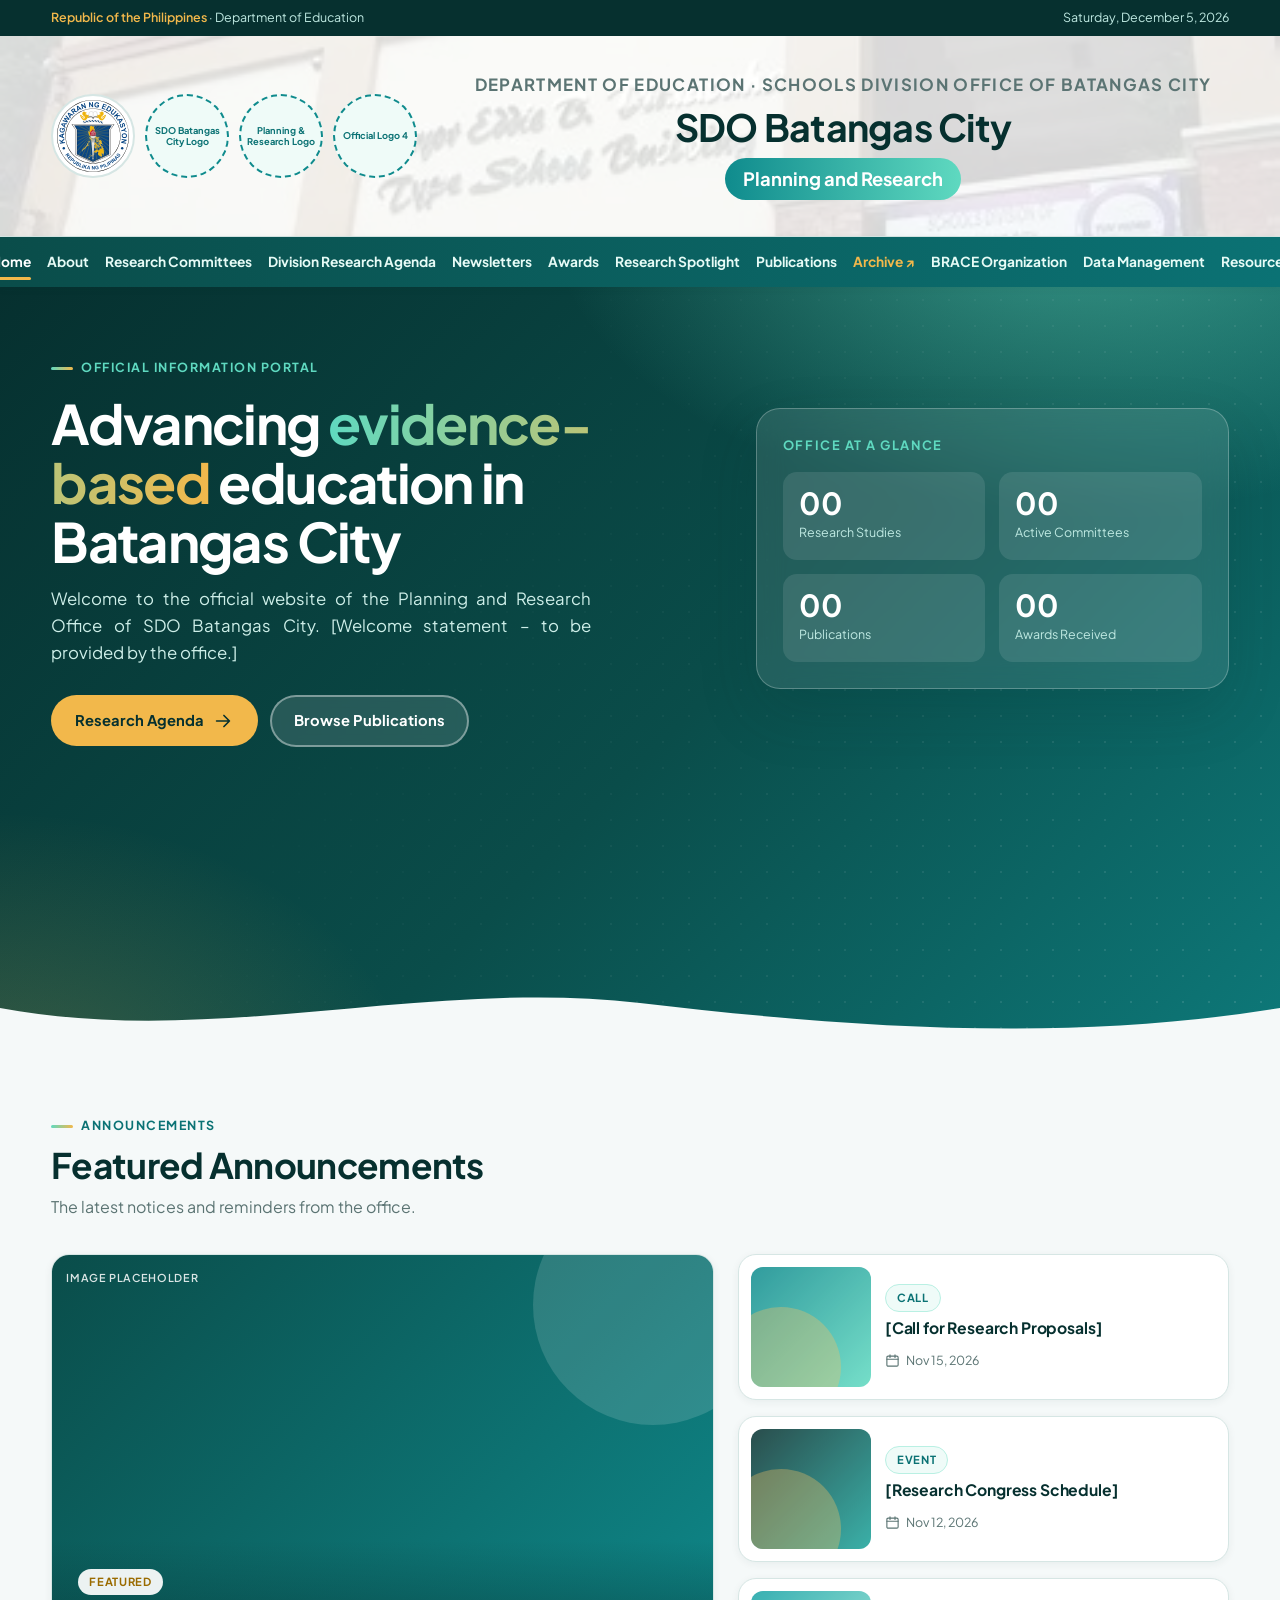
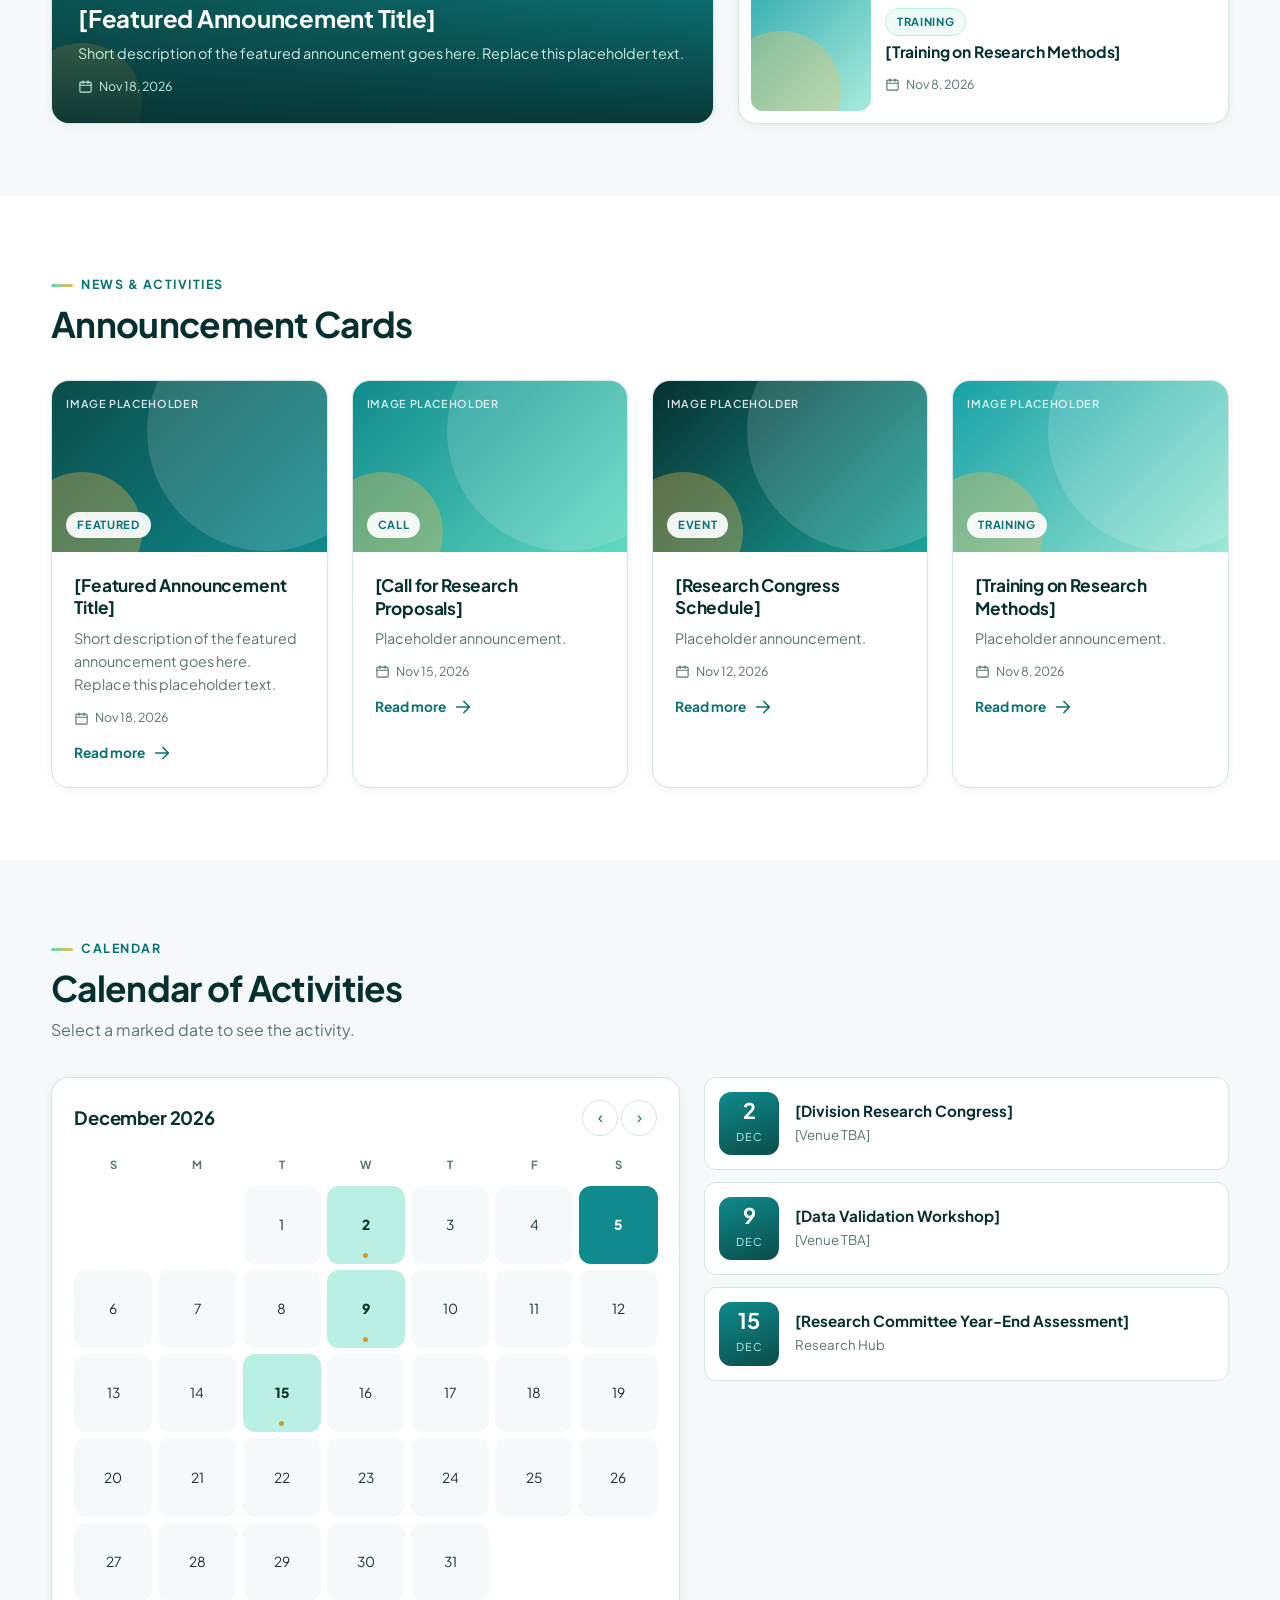
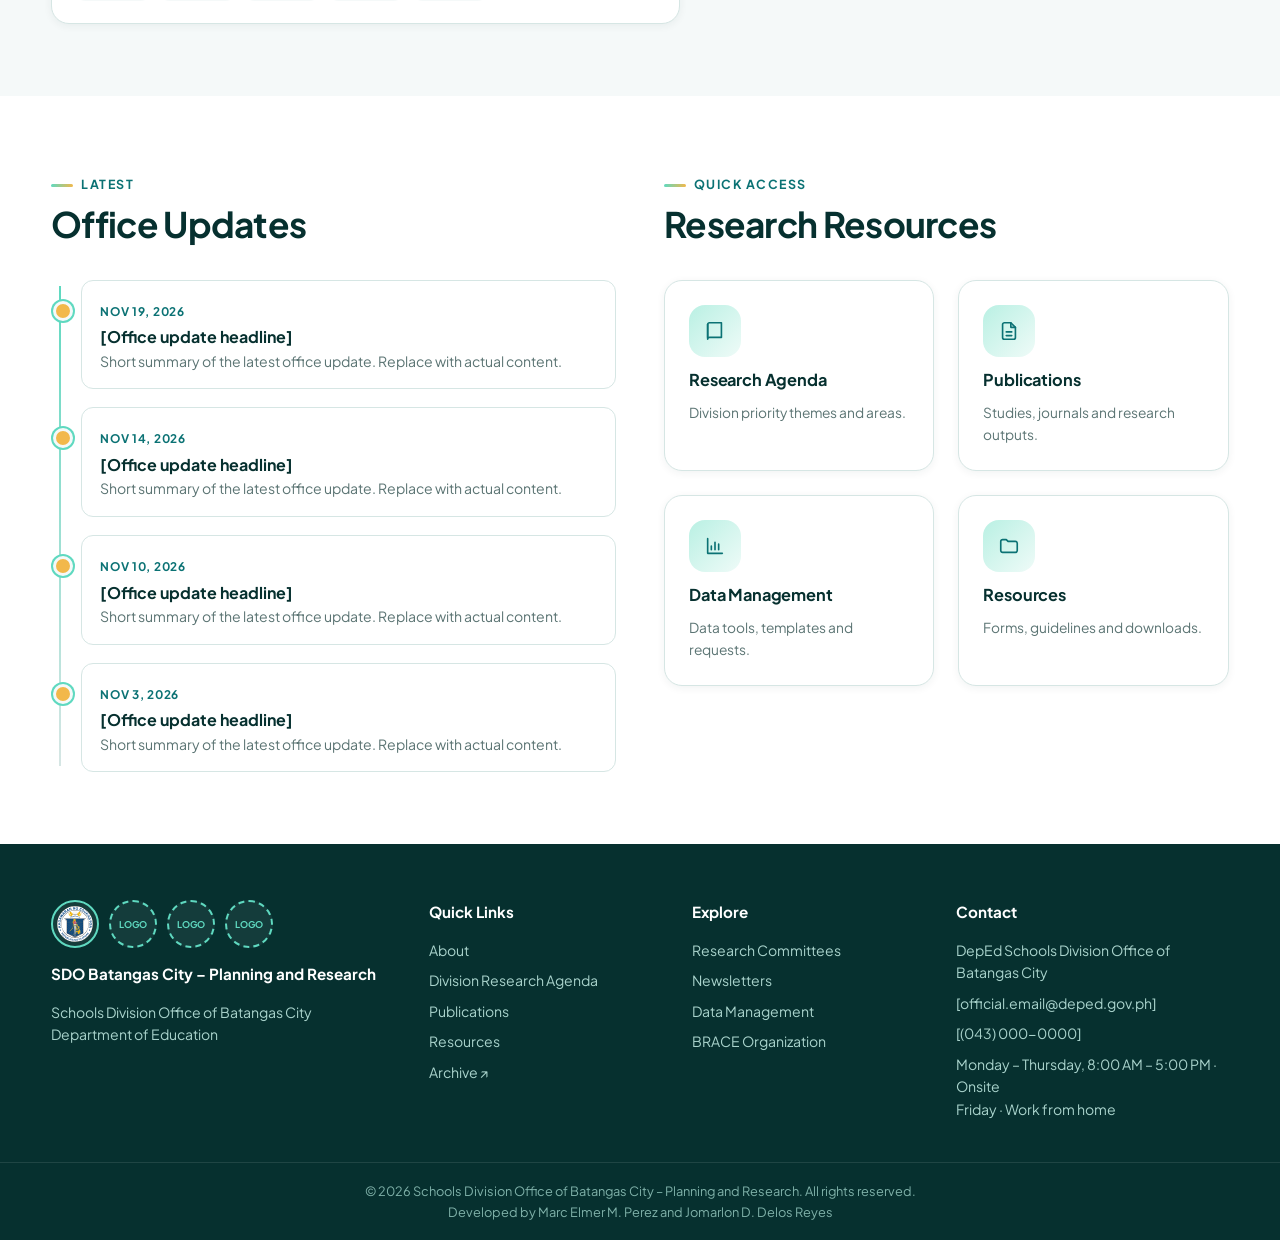
==== index.html @ 9debecee "Show the committee portraits in the directory and org chart Co-authored-by: Cursor <cursoragent@curs" ====
<!doctype html>
<html lang="en">
  <head>
    <meta charset="UTF-8" />
    <meta name="viewport" content="width=device-width, initial-scale=1" />
    <meta
      name="description"
      content="Official website of the Planning and Research Office, DepEd Schools Division Office of Batangas City."
    />
    <title>SDO Batangas City – Planning and Research</title>
    <link rel="preconnect" href="https://fonts.googleapis.com" />
    <link
      href="https://fonts.googleapis.com/css2?family=Plus+Jakarta+Sans:wght@400;500;600;700;800&display=swap"
      rel="stylesheet"
    />
    <link rel="stylesheet" href="css/styles.css?v=47" />
  </head>
  <body data-page="home">
    <div id="site-header"></div>
    <main id="page-root"></main>
    <div id="site-footer"></div>
    <script src="js/data.js?v=47"></script>
    <script src="js/components.js?v=47"></script>
    <script src="js/pages.js?v=47"></script>
    <script src="js/main.js?v=47"></script>
  </body>
</html>
---- css/styles.css ----
/* ==========================================================
   SDO Batangas City – Planning and Research
   Design system: Mint Blue-Green · modern institutional
   ========================================================== */
:root {
  --ink: #06302f;          /* deepest teal (text on light, dark bg) */
  --deep: #0a4d4a;         /* deep teal */
  --primary: #0f8b8d;      /* blue-green */
  --primary-600: #0b7274;
  --mint: #5fd9c0;         /* mint */
  --mint-200: #b9f0e3;
  --mint-50: #effbf8;
  --gold: #f2b84b;         /* DepEd-inspired accent */
  --gold-600: #d99a1f;
  --bg: #f5f9f9;
  --surface: #ffffff;
  --text: #17302f;
  --muted: #5b7473;
  --line: #d6e6e4;
  --radius: 18px;
  --radius-sm: 12px;
  --shadow-sm: 0 2px 8px rgba(6, 48, 47, .06);
  --shadow: 0 10px 30px rgba(6, 48, 47, .10);
  --shadow-lg: 0 24px 60px rgba(6, 48, 47, .16);
  --font: "Plus Jakarta Sans", "Segoe UI", system-ui, -apple-system, Roboto, Arial, sans-serif;
  --maxw: 100%;
}

* {
  box-sizing: border-box;
  margin: 0;
  padding: 0;
}

html {
  scroll-behavior: smooth;
}

body {
  font-family: var(--font);
  color: var(--text);
  background: var(--bg);
  line-height: 1.6;
  -webkit-font-smoothing: antialiased;
}

img {
  max-width: 100%;
  display: block;
}

a {
  color: var(--primary-600);
  text-decoration: none;
}

a:hover {
  color: var(--deep);
}

ul {
  list-style: none;
}

.container {
  width: min(var(--maxw), calc(100% - clamp(40px, 8vw, 160px)));
  margin-inline: auto;
}

.section {
  padding: 72px 0;
}

.section.alt {
  background: var(--surface);
}

.eyebrow {
  display: inline-flex;
  align-items: center;
  gap: 8px;
  font-size: .78rem;
  font-weight: 700;
  letter-spacing: .12em;
  text-transform: uppercase;
  color: var(--primary-600);
}

.eyebrow::before {
  content: "";
  width: 22px;
  height: 3px;
  border-radius: 3px;
  background: linear-gradient(90deg, var(--mint), var(--gold));
}

.section-head {
  display: flex;
  justify-content: space-between;
  align-items: flex-end;
  gap: 20px;
  flex-wrap: wrap;
  margin-bottom: 34px;
}

.section-head h2 {
  font-size: clamp(1.6rem, 3vw, 2.2rem);
  line-height: 1.2;
  color: var(--ink);
  margin-top: 8px;
  letter-spacing: -.02em;
}

.section-head p {
  color: var(--muted);
  max-width: 560px;
  margin-top: 8px;
}

.btn {
  display: inline-flex;
  align-items: center;
  gap: 8px;
  padding: 12px 22px;
  border-radius: 999px;
  font-weight: 700;
  font-size: .92rem;
  border: 2px solid transparent;
  cursor: pointer;
  transition: .25s;
  font-family: inherit;
}

.btn-primary {
  background: var(--gold);
  color: var(--ink);
}

.btn-primary:hover {
  background: var(--gold-600);
  color: var(--ink);
  transform: translateY(-2px);
  box-shadow: var(--shadow);
}

.btn-ghost {
  background: rgba(255, 255, 255, .12);
  color: #fff;
  border-color: rgba(255, 255, 255, .4);
  -webkit-backdrop-filter: blur(6px);
  backdrop-filter: blur(6px);
}

.btn-ghost:hover {
  background: #fff;
  color: var(--deep);
}

.btn-outline {
  border-color: var(--primary);
  color: var(--primary-600);
  background: transparent;
}

.btn-outline:hover {
  background: var(--primary);
  color: #fff;
}

.icon {
  width: 22px;
  height: 22px;
  stroke: currentColor;
  fill: none;
  stroke-width: 1.8;
  stroke-linecap: round;
  stroke-linejoin: round;
  flex: none;
}

/* ---------- Top bar ---------- */
.topbar {
  background: var(--ink);
  color: #bfe9e2;
  font-size: 0.78rem;
}

.topbar .container {
  display: flex;
  justify-content: space-between;
  gap: 16px;
  padding: 8px 0;
  flex-wrap: wrap;
}

.topbar b {
  color: var(--gold);
  font-weight: 600;
}

/* ---------- Header ---------- */
.site-header {
  position: relative;
  background: var(--surface);
  border-bottom: 1px solid var(--line);
  overflow: hidden;
}

.site-header::before {
  content: "";
  position: absolute;
  inset: 0;
  background: url("../assets/building.jpg") center 62% / cover no-repeat;
  opacity: 0.16;
  pointer-events: none;
}

.brand-row {
  position: relative;
  z-index: 1;
  display: flex;
  align-items: center;
  justify-content: flex-start;
  gap: 28px;
  min-height: 176px;
  padding: 36px 0;
}

.brand-row > .logos {
  position: static;
  transform: none;
  flex: none;
}

.logos {
  display: flex;
  gap: 10px;
}

.logo-ph {
  width: 84px;
  height: 84px;
  border-radius: 50%;
  border: 2px dashed var(--primary);
  background: var(--mint-50);
  display: grid;
  place-items: center;
  text-align: center;
  font-size: .58rem;
  font-weight: 700;
  color: var(--primary-600);
  line-height: 1.15;
  overflow: hidden;
}

.logo-ph.has-logo {
  border-style: solid;
  border-color: var(--line);
  background: #fff;
  padding: 4px;
}

.logo-ph img {
  width: 100%;
  height: 100%;
  object-fit: contain;
}

.brand-text {
  flex: 1;
  text-align: center;
  padding-inline: 12px 0;
  max-width: 100%;
  min-width: 0;
}

.brand-text small {
  display: block;
  font-size: 1.05rem;
  letter-spacing: .08em;
  text-transform: uppercase;
  color: var(--muted);
  font-weight: 700;
}

.brand-text strong {
  display: block;
  margin-top: 6px;
  font-size: 2.35rem;
  color: var(--ink);
  line-height: 1.15;
  letter-spacing: -.02em;
}

.brand-text span {
  display: inline-block;
  margin-top: 10px;
  font-size: 1.15rem;
  font-weight: 700;
  color: #fff;
  background: linear-gradient(90deg, var(--primary), var(--mint));
  padding: 6px 18px;
  border-radius: 999px;
}

/* ---------- Nav ---------- */
.nav-wrap {
  position: sticky;
  top: 0;
  z-index: 50;
  background: linear-gradient(90deg, var(--deep), var(--primary-600));
  box-shadow: var(--shadow-sm);
}

.nav-wrap .container {
  display: flex;
  align-items: center;
  justify-content: space-between;
  width: min(100%, calc(100% - 24px));
}

.nav {
  display: flex;
  flex-wrap: nowrap;
  width: 100%;
  justify-content: center;
  align-items: center;
  column-gap: 0;
}

.nav a {
  display: block;
  padding: 14px 8px;
  color: #e6fbf6;
  font-size: 0.86rem;
  font-weight: 700;
  position: relative;
  white-space: nowrap;
}

.nav a::after {
  content: "";
  position: absolute;
  left: 8px;
  right: 8px;
  bottom: 7px;
  height: 3px;
  border-radius: 3px;
  background: var(--gold);
  transform: scaleX(0);
  transition: .25s;
}

.nav a:hover,
.nav a.active {
  color: #fff;
}

.nav a:hover::after,
.nav a.active::after {
  transform: scaleX(1);
}

.nav a.ext {
  color: var(--gold);
}

.menu-btn {
  display: none;
  background: none;
  border: 0;
  color: #fff;
  padding: 12px 0;
  font-weight: 700;
  font-family: inherit;
  cursor: pointer;
  align-items: center;
  gap: 10px;
  font-size: .95rem;
}

/* ---------- Hero ---------- */
.hero {
  position: relative;
  color: #fff;
  overflow: hidden;
  min-height: calc(100vh - 150px);
  min-height: calc(100svh - 150px);
  background:
    radial-gradient(900px 500px at 85% -10%, rgba(95, 217, 192, .55), transparent 60%),
    radial-gradient(700px 500px at 0% 110%, rgba(242, 184, 75, .22), transparent 60%),
    linear-gradient(135deg, var(--ink) 0%, var(--deep) 55%, var(--primary) 120%);
}

.hero::before {
  content: "";
  position: absolute;
  inset: 0;
  background-image: radial-gradient(rgba(255, 255, 255, .12) 1.2px, transparent 1.2px);
  background-size: 26px 26px;
  -webkit-mask-image: linear-gradient(120deg, transparent 30%, #000);
  mask-image: linear-gradient(120deg, transparent 30%, #000);
}

.hero .container {
  position: relative;
  display: grid;
  grid-template-columns: 1.25fr .9fr;
  gap: 48px;
  align-items: center;
  padding: 64px 0 68px;
}

.hero h1 {
  font-size: clamp(2rem, 4.6vw, 3.4rem);
  line-height: 1.08;
  letter-spacing: -.03em;
  margin: 16px 0;
}

.hero h1 em {
  font-style: normal;
  background: linear-gradient(90deg, var(--mint), var(--gold));
  -webkit-background-clip: text;
  background-clip: text;
  color: transparent;
}

.hero p {
  color: #cdeee8;
  max-width: 540px;
  font-size: 1.05rem;
  text-align: justify;
}

.hero .eyebrow {
  color: var(--mint);
}

.hero-actions {
  display: flex;
  gap: 12px;
  flex-wrap: wrap;
  margin-top: 28px;
}

.hero-card {
  background: rgba(255, 255, 255, .1);
  border: 1px solid rgba(255, 255, 255, .25);
  border-radius: 24px;
  padding: 26px;
  -webkit-backdrop-filter: blur(14px);
  backdrop-filter: blur(14px);
  box-shadow: var(--shadow-lg);
}

.hero-card h3 {
  font-size: .8rem;
  letter-spacing: .12em;
  text-transform: uppercase;
  color: var(--mint);
}

.hero-stats {
  display: grid;
  grid-template-columns: 1fr 1fr;
  gap: 14px;
  margin-top: 16px;
}

.stat {
  background: rgba(255, 255, 255, .1);
  border-radius: 14px;
  padding: 16px;
}

.stat b {
  display: block;
  font-size: 1.9rem;
  line-height: 1;
  color: #fff;
}

.stat span {
  font-size: .78rem;
  color: #bfe9e2;
}

.wave {
  position: absolute;
  bottom: -1px;
  left: 0;
  width: 100%;
  height: 60px;
  fill: var(--bg);
}

/* ---------- Page hero (inner) ---------- */
.page-hero {
  background: linear-gradient(135deg, var(--ink), var(--deep) 60%, var(--primary));
  color: #fff;
  padding: 54px 0 70px;
  position: relative;
  overflow: hidden;
}

.page-hero::after {
  content: "";
  position: absolute;
  right: -80px;
  top: -80px;
  width: 340px;
  height: 340px;
  border-radius: 50%;
  background: radial-gradient(circle, rgba(95, 217, 192, .5), transparent 65%);
}

.page-hero .crumbs {
  font-size: .8rem;
  color: #a9e3d8;
}

.page-hero .crumbs a {
  color: var(--mint);
}

.page-hero h1 {
  font-size: clamp(1.8rem, 4vw, 2.8rem);
  letter-spacing: -.025em;
  margin-top: 10px;
}

.page-hero p {
  color: #cdeee8;
  max-width: 640px;
  margin-top: 8px;
}

/* ---------- Cards & grids ---------- */
.grid {
  display: grid;
  gap: 24px;
}

.g2 {
  grid-template-columns: repeat(2, 1fr);
}

.span-2 {
  grid-column: 1 / -1;
}

.bullets .muted {
  color: var(--muted);
  font-size: .82rem;
}

.g3 {
  grid-template-columns: repeat(3, 1fr);
}

.g4 {
  grid-template-columns: repeat(4, 1fr);
}

.card {
  background: var(--surface);
  border: 1px solid var(--line);
  border-radius: var(--radius);
  box-shadow: var(--shadow-sm);
  transition: .3s;
  overflow: hidden;
}

.card:hover {
  transform: translateY(-6px);
  box-shadow: var(--shadow);
  border-color: var(--mint);
}

.card-body {
  padding: 22px;
}

.card h3 {
  font-size: 1.08rem;
  color: var(--ink);
  line-height: 1.3;
  letter-spacing: -.01em;
}

.card p {
  color: var(--muted);
  font-size: .9rem;
  margin-top: 8px;
}

.tag {
  display: inline-block;
  font-size: .7rem;
  font-weight: 700;
  letter-spacing: .06em;
  text-transform: uppercase;
  padding: 4px 11px;
  border-radius: 999px;
  background: var(--mint-50);
  color: var(--primary-600);
  border: 1px solid var(--mint-200);
}

.tag.gold {
  background: #fff6e0;
  color: #9a6b00;
  border-color: #f6dca0;
}

.meta {
  display: flex;
  gap: 14px;
  flex-wrap: wrap;
  font-size: .78rem;
  color: var(--muted);
  margin-top: 12px;
}

.meta span {
  display: inline-flex;
  align-items: center;
  gap: 6px;
}

.meta .icon {
  width: 15px;
  height: 15px;
}

.more {
  display: inline-flex;
  align-items: center;
  gap: 6px;
  margin-top: 14px;
  font-weight: 700;
  font-size: .86rem;
}

/* generated artwork for image-based cards */
.art {
  position: relative;
  aspect-ratio: 16 / 10;
  overflow: hidden;
  display: flex;
  align-items: flex-end;
  padding: 14px;
  color: #fff;
}

.art img {
  position: absolute;
  inset: 0;
  width: 100%;
  height: 100%;
  object-fit: cover;
}

.art::before {
  content: "";
  position: absolute;
  inset: 0;
  background: var(--art);
}

.art::after {
  content: "";
  position: absolute;
  width: 240px;
  height: 240px;
  border-radius: 50%;
  right: -60px;
  top: -70px;
  background: rgba(255, 255, 255, .14);
}

.art .circle {
  position: absolute;
  width: 120px;
  height: 120px;
  border-radius: 50%;
  left: -30px;
  bottom: -40px;
  background: rgba(242, 184, 75, .35);
}

.art .tag {
  position: relative;
  z-index: 2;
  background: rgba(255, 255, 255, .92);
  border: 0;
}

.art .ph {
  position: absolute;
  top: 14px;
  left: 14px;
  z-index: 2;
  font-size: .68rem;
  color: #fff;
  opacity: .85;
  font-weight: 600;
  letter-spacing: .06em;
}

.a1 {
  --art: linear-gradient(135deg, #0a4d4a, #0f8b8d);
}

.a2 {
  --art: linear-gradient(135deg, #0f8b8d, #5fd9c0);
}

.a3 {
  --art: linear-gradient(135deg, #06302f, #1aa39a);
}

.a4 {
  --art: linear-gradient(135deg, #17a2a5, #9be8d5);
}

/* featured announcement */
.feature {
  display: grid;
  grid-template-columns: 1.35fr 1fr;
  gap: 24px;
}

.feature .main {
  display: grid;
}

.feature .main .art {
  aspect-ratio: auto;
  min-height: 340px;
  padding: 26px;
  align-items: flex-end;
}

.feature-copy {
  position: absolute;
  inset: auto 0 0 0;
  padding: 26px;
  background: linear-gradient(0deg, rgba(6, 48, 47, .9), transparent);
  z-index: 2;
  color: #fff;
}

.feature-copy h3 {
  color: #fff;
  font-size: 1.5rem;
  margin-top: 8px;
}

.feature-copy p {
  color: #cdeee8;
}

.stack {
  display: grid;
  gap: 16px;
}

.mini {
  display: grid;
  grid-template-columns: 120px 1fr;
  gap: 14px;
  align-items: center;
  padding: 12px;
}

.mini .art {
  aspect-ratio: 1;
  border-radius: 12px;
  padding: 0;
}

.mini .art .tag,
.mini .art .ph {
  display: none;
}

.mini h3 {
  font-size: .98rem;
}

/* ---------- Calendar ---------- */
.cal-wrap {
  display: grid;
  grid-template-columns: 1.2fr 1fr;
  gap: 24px;
}

.calendar {
  padding: 22px;
}

.cal-head {
  display: flex;
  justify-content: space-between;
  align-items: center;
  margin-bottom: 14px;
}

.cal-head h3 {
  font-size: 1.15rem;
}

.cal-nav button {
  width: 36px;
  height: 36px;
  border-radius: 50%;
  border: 1px solid var(--line);
  background: #fff;
  cursor: pointer;
  font-size: 1rem;
  color: var(--primary-600);
  transition: .2s;
}

.cal-nav button:hover {
  background: var(--primary);
  color: #fff;
}

.cal-grid {
  display: grid;
  grid-template-columns: repeat(7, 1fr);
  gap: 6px;
}

.cal-dow {
  font-size: .7rem;
  font-weight: 700;
  color: var(--muted);
  text-align: center;
  padding: 6px 0;
  text-transform: uppercase;
}

.cal-day {
  aspect-ratio: 1;
  border-radius: 12px;
  display: grid;
  place-items: center;
  font-size: .86rem;
  position: relative;
  cursor: default;
  background: var(--bg);
}

.cal-day.empty {
  background: none;
}

.cal-day.today {
  background: var(--primary);
  color: #fff;
  font-weight: 800;
}

.cal-day.has {
  background: var(--mint-200);
  font-weight: 800;
  color: var(--ink);
  cursor: pointer;
}

.cal-day.has::after {
  content: "";
  position: absolute;
  bottom: 6px;
  width: 5px;
  height: 5px;
  border-radius: 50%;
  background: var(--gold-600);
}

.cal-day.has:hover {
  background: var(--mint);
}

.event-list {
  display: grid;
  gap: 12px;
  align-content: start;
}

.event {
  display: flex;
  gap: 16px;
  align-items: center;
  background: var(--surface);
  border: 1px solid var(--line);
  border-radius: var(--radius-sm);
  padding: 14px;
  transition: .25s;
}

.event:hover {
  border-color: var(--mint);
  box-shadow: var(--shadow-sm);
}

.event .date {
  flex: none;
  width: 60px;
  text-align: center;
  background: linear-gradient(160deg, var(--primary), var(--deep));
  color: #fff;
  border-radius: 12px;
  padding: 8px 0;
}

.event .date b {
  display: block;
  font-size: 1.35rem;
  line-height: 1;
}

.event .date span {
  font-size: .68rem;
  letter-spacing: .1em;
  text-transform: uppercase;
  color: var(--mint-200);
}

.event h4 {
  font-size: .95rem;
  color: var(--ink);
  line-height: 1.3;
}

.event small {
  color: var(--muted);
}

/* ---------- Timeline / updates ---------- */
.timeline {
  position: relative;
  padding-left: 30px;
  display: grid;
  gap: 18px;
}

.timeline::before {
  content: "";
  position: absolute;
  left: 8px;
  top: 6px;
  bottom: 6px;
  width: 2px;
  background: linear-gradient(var(--mint), var(--line));
}

.tl-item {
  position: relative;
  background: var(--surface);
  border: 1px solid var(--line);
  border-radius: var(--radius-sm);
  padding: 16px 18px;
}

.tl-item::before {
  content: "";
  position: absolute;
  left: -29px;
  top: 20px;
  width: 14px;
  height: 14px;
  border-radius: 50%;
  background: var(--gold);
  border: 3px solid var(--bg);
  box-shadow: 0 0 0 2px var(--mint);
}

.tl-item time {
  font-size: .74rem;
  font-weight: 700;
  color: var(--primary-600);
  letter-spacing: .06em;
  text-transform: uppercase;
}

.tl-item h4 {
  margin-top: 2px;
  color: var(--ink);
}

.tl-item p {
  font-size: .88rem;
  color: var(--muted);
}

/* ---------- Quick access ---------- */
.quick {
  padding: 24px;
  display: flex;
  flex-direction: column;
  gap: 12px;
  color: var(--text);
}

.quick .ico {
  width: 52px;
  height: 52px;
  border-radius: 16px;
  display: grid;
  place-items: center;
  background: linear-gradient(135deg, var(--mint-200), var(--mint-50));
  color: var(--primary-600);
  transition: .3s;
}

.quick:hover .ico {
  background: linear-gradient(135deg, var(--primary), var(--mint));
  color: #fff;
  transform: rotate(-6deg) scale(1.06);
}

.quick h3 {
  font-size: 1.02rem;
}

.quick p {
  margin: 0;
  font-size: .86rem;
}

/* ---------- About ---------- */
.mv-card {
  padding: 34px;
  position: relative;
}

.mv-card .big {
  font-size: 3.2rem;
  line-height: 1;
  position: absolute;
  right: 20px;
  top: 10px;
  color: var(--mint-200);
  font-weight: 800;
}

.mv-card h3 {
  font-size: 1.3rem;
  margin-bottom: 10px;
}

.mv-card p {
  text-align: justify;
}

.placeholder-note {
  display: inline-block;
  margin-top: 12px;
  font-size: .74rem;
  color: #8a6a1b;
  background: #fff6e0;
  border: 1px dashed var(--gold-600);
  padding: 3px 10px;
  border-radius: 8px;
}

.person {
  padding: 22px;
  text-align: center;
}

.avatar {
  width: 84px;
  height: 84px;
  border-radius: 50%;
  margin: 0 auto 12px;
  display: grid;
  place-items: center;
  font-weight: 800;
  font-size: 1.4rem;
  color: #fff;
  background: linear-gradient(135deg, var(--primary), var(--mint));
  border: 4px solid var(--mint-50);
  box-shadow: 0 0 0 2px var(--mint);
  overflow: hidden;
}

.avatar img {
  width: 100%;
  height: 100%;
  object-fit: cover;
  object-position: center 18%;
}

.person small {
  color: var(--primary-600);
  font-weight: 700;
  font-size: .76rem;
}

.sdr-members {
  display: grid;
  grid-template-columns: repeat(4, 1fr);
  gap: 12px;
}

.sdr-member {
  background: var(--mint-50);
  border-radius: 12px;
  padding: 14px 12px;
}

.sdr-member b,
.editors b {
  display: block;
  color: var(--ink);
  font-size: .92rem;
  line-height: 1.35;
}

.sdr-member span,
.editors span {
  display: block;
  margin-top: 4px;
  color: var(--muted);
  font-size: .8rem;
  line-height: 1.4;
}

.board-label {
  margin: 26px 0 12px;
  font-size: .75rem;
  letter-spacing: .06em;
  text-transform: uppercase;
  color: var(--primary-600);
}

.board-leads {
  display: grid;
  grid-template-columns: 1fr 1fr;
  gap: 16px;
}

.board-leads .board-label {
  margin-top: 8px;
}

.portrait {
  width: 140px;
  aspect-ratio: 35 / 45;
  margin: 0 auto 12px;
  border-radius: 10px;
  overflow: hidden;
  display: grid;
  place-items: center;
  color: var(--primary);
  background:
    linear-gradient(180deg, var(--mint-50), #fff);
  border: 1px dashed var(--primary);
}

.portrait:has(img) {
  border-style: solid;
  border-color: var(--mint);
  background: #fff;
}

.portrait img {
  width: 100%;
  height: 100%;
  object-fit: cover;
  object-position: center center;
}

.portrait .icon {
  width: 32px;
  height: 32px;
}

.editors {
  list-style: none;
  display: grid;
  grid-template-columns: 1fr 1fr;
  gap: 0 28px;
  margin: 0;
  padding: 0;
}

.editors li {
  padding: 12px 0;
  border-bottom: 1px solid var(--line);
}

.hub {
  display: grid;
  grid-template-columns: 1fr 1.2fr;
  gap: 24px;
}

.hub-info {
  padding: 30px;
}

.hub-info li {
  display: flex;
  gap: 12px;
  margin-top: 16px;
  color: var(--muted);
  font-size: .92rem;
}

.hub-info .icon {
  color: var(--primary);
}

.map-ph {
  min-height: 320px;
  border-radius: var(--radius);
  background:
    linear-gradient(rgba(15, 139, 141, .08) 1px, transparent 1px) 0 0 / 32px 32px,
    linear-gradient(90deg, rgba(15, 139, 141, .08) 1px, transparent 1px) 0 0 / 32px 32px,
    linear-gradient(135deg, var(--mint-50), var(--mint-200));
  border: 2px dashed var(--primary);
  display: grid;
  place-items: center;
  text-align: center;
  color: var(--primary-600);
  font-weight: 700;
  padding: 20px;
}

.map-ph.has-map {
  border: 0;
  padding: 0;
  background: none;
  overflow: hidden;
}

.map-ph iframe {
  width: 100%;
  height: 100%;
  min-height: 320px;
  border: 0;
  border-radius: var(--radius);
}

/* ---------- Org chart ---------- */
.org-scroll {
  overflow: auto;
  height: min(72vh, 760px);
  max-height: min(72vh, 760px);
  padding: 30px 10px 40px;
  background:
    radial-gradient(var(--mint-200) 1px, transparent 1px) 0 0 / 22px 22px,
    var(--surface);
  border: 1px solid var(--line);
  border-radius: var(--radius);
  cursor: grab;
  -webkit-user-select: none;
  user-select: none;
  touch-action: none;
}

.org-scroll.is-dragging,
.org-scroll.is-dragging .node {
  cursor: grabbing;
}

.org-stage {
  position: relative;
}

.tree {
  position: absolute;
  top: 0;
  left: 0;
  min-width: max-content;
  display: flex;
  justify-content: center;
  transform-origin: top left;
}

.tree ul {
  display: flex;
  justify-content: center;
  padding-top: 32px;
  position: relative;
}

.tree > ul {
  padding-top: 0;
}

.tree li {
  position: relative;
  padding: 32px 10px 0;
  text-align: center;
  display: flex;
  flex-direction: column;
  align-items: center;
}

.tree > ul > li {
  padding-top: 0;
}

.tree li::before,
.tree li::after {
  content: "";
  position: absolute;
  top: 0;
  right: 50%;
  width: 50%;
  height: 32px;
  border-top: 2px solid var(--primary);
}

.tree li::after {
  right: auto;
  left: 50%;
  border-left: 2px solid var(--primary);
}

.tree > ul > li::before,
.tree > ul > li::after {
  display: none;
}

.tree li:only-child::after,
.tree li:only-child::before {
  display: none;
}

.tree li:only-child {
  padding-top: 0;
}

.tree li:first-child::before,
.tree li:last-child::after {
  border: 0;
}

.tree li:last-child::before {
  border-right: 2px solid var(--primary);
  border-radius: 0 14px 0 0;
}

.tree li:first-child::after {
  border-radius: 14px 0 0 0;
}

.tree ul ul::before {
  content: "";
  position: absolute;
  top: 0;
  left: 50%;
  border-left: 2px solid var(--primary);
  height: 32px;
}

.tree li.stagger > ul {
  padding-top: 250px;
}

.tree li.stagger > ul::before {
  height: 250px;
}

.tree li.collapsed > ul {
  display: none;
}

.node {
  position: relative;
  width: 210px;
  background: var(--surface);
  border: 1px solid var(--line);
  border-top: 4px solid var(--primary);
  border-radius: 14px;
  padding: 16px 12px 14px;
  box-shadow: var(--shadow-sm);
  cursor: grab;
  transition: .25s;
}

.node:hover {
  transform: translateY(-4px);
  box-shadow: var(--shadow);
  border-color: var(--mint);
}

.node.lvl0 {
  border-top-color: var(--gold);
  width: 240px;
}

.node .avatar {
  width: 64px;
  height: 64px;
  font-size: 1.1rem;
  margin-bottom: 8px;
}

.node.title-only {
  display: flex;
  flex-direction: column;
  justify-content: center;
  min-height: 78px;
}

.node b {
  display: block;
  font-size: .9rem;
  color: var(--ink);
  line-height: 1.25;
}

.node span {
  display: block;
  font-size: .74rem;
  color: var(--primary-600);
  font-weight: 600;
  margin-top: 3px;
  line-height: 1.3;
}

.toggle {
  position: absolute;
  left: 50%;
  bottom: -13px;
  transform: translateX(-50%);
  width: 26px;
  height: 26px;
  border-radius: 50%;
  border: 2px solid var(--primary);
  background: #fff;
  color: var(--primary-600);
  font-weight: 800;
  cursor: pointer;
  display: grid;
  place-items: center;
  font-size: .85rem;
  line-height: 1;
  z-index: 2;
}

.toggle:hover {
  background: var(--primary);
  color: #fff;
}

.org-tools {
  display: flex;
  gap: 10px;
  margin-bottom: 16px;
  flex-wrap: wrap;
  align-items: center;
  padding-right: 64px;
}

.org-zoom {
  display: inline-flex;
  align-items: center;
  gap: 6px;
  margin-left: auto;
}

.org-zoom .chip {
  min-width: 42px;
  padding: 9px 12px;
  text-align: center;
}

.org-zoom-label {
  min-width: 52px;
  text-align: center;
  font-weight: 700;
  font-size: 0.82rem;
  color: var(--primary-600);
}

/* modal */
.modal {
  position: fixed;
  inset: 0;
  background: rgba(6, 48, 47, .6);
  -webkit-backdrop-filter: blur(4px);
  backdrop-filter: blur(4px);
  display: none;
  place-items: center;
  z-index: 100;
  padding: 20px;
}

.modal.open {
  display: grid;
}

.modal-box {
  background: #fff;
  border-radius: 24px;
  padding: 34px;
  max-width: 420px;
  width: 100%;
  text-align: center;
  position: relative;
  box-shadow: var(--shadow-lg);
}

.modal-box .avatar {
  width: 110px;
  height: 110px;
  font-size: 2rem;
}

.modal-box h3 {
  font-size: 1.3rem;
  color: var(--ink);
}

.modal-box p {
  color: var(--muted);
  font-size: .9rem;
  margin-top: 6px;
}

.modal-x {
  position: absolute;
  right: 16px;
  top: 12px;
  border: 0;
  background: none;
  font-size: 1.6rem;
  cursor: pointer;
  color: var(--muted);
}

/* ---------- Lists / filters ---------- */
.toolbar {
  display: flex;
  gap: 12px;
  flex-wrap: wrap;
  margin-bottom: 26px;
  align-items: center;
}

.search {
  flex: 1;
  min-width: 220px;
  padding: 13px 18px;
  border-radius: 999px;
  border: 1px solid var(--line);
  font-family: inherit;
  font-size: .92rem;
  background: #fff;
  outline: none;
}

.search:focus {
  border-color: var(--primary);
  box-shadow: 0 0 0 4px rgba(95, 217, 192, .3);
}

.chip {
  padding: 9px 16px;
  border-radius: 999px;
  border: 1px solid var(--line);
  background: #fff;
  font-weight: 600;
  font-size: .82rem;
  cursor: pointer;
  font-family: inherit;
  color: var(--muted);
  transition: .2s;
}

.chip:hover {
  border-color: var(--primary);
  color: var(--primary-600);
}

.chip.on {
  background: var(--primary);
  border-color: var(--primary);
  color: #fff;
}

.row {
  display: flex;
  gap: 18px;
  align-items: center;
  padding: 18px 22px;
}

.row .ico {
  width: 50px;
  height: 50px;
  border-radius: 14px;
  flex: none;
  display: grid;
  place-items: center;
  background: var(--mint-50);
  color: var(--primary-600);
}

.row h3 {
  font-size: 1rem;
}

.row .grow {
  flex: 1;
}

.list {
  display: grid;
  gap: 14px;
}

.num {
  font-size: 2.4rem;
  font-weight: 800;
  line-height: 1;
  background: linear-gradient(135deg, var(--primary), var(--mint));
  -webkit-background-clip: text;
  background-clip: text;
  color: transparent;
}

.bullets {
  margin-top: 10px;
  display: grid;
  gap: 6px;
}

.bullets li {
  position: relative;
  padding-left: 20px;
  font-size: .88rem;
  color: var(--muted);
}

.bullets li::before {
  content: "";
  position: absolute;
  left: 0;
  top: .6em;
  width: 8px;
  height: 8px;
  border-radius: 50%;
  background: var(--mint);
}

.empty-msg {
  text-align: center;
  color: var(--muted);
  padding: 40px;
  display: none;
}

.notice {
  background: #fff6e0;
  border: 1px dashed var(--gold-600);
  color: #7a5a10;
  border-radius: var(--radius-sm);
  padding: 14px 18px;
  font-size: .88rem;
  margin-bottom: 28px;
}

/* ---------- Footer ---------- */
.footer {
  background: var(--ink);
  color: #a9d3cc;
  margin-top: 0;
}

.footer .container {
  display: grid;
  grid-template-columns: 1.5fr 1fr 1fr 1.2fr;
  gap: 36px;
  padding: 56px 0 34px;
}

.footer h4 {
  color: #fff;
  font-size: .95rem;
  margin-bottom: 14px;
}

.footer li {
  margin-bottom: 8px;
  font-size: .88rem;
}

.footer a {
  color: #a9d3cc;
}

.footer a:hover {
  color: var(--gold);
}

.footer .logos {
  margin-bottom: 14px;
}

.footer .logo-ph {
  width: 48px;
  height: 48px;
  border-color: var(--mint);
  background: rgba(255, 255, 255, .06);
  color: var(--mint);
}

.copy {
  border-top: 1px solid rgba(255, 255, 255, .1);
  padding: 18px 0;
  font-size: .8rem;
  text-align: center;
  color: #7fb1a9;
}

.to-top {
  position: fixed;
  right: 22px;
  bottom: 22px;
  width: 46px;
  height: 46px;
  border-radius: 50%;
  border: 0;
  background: var(--gold);
  color: var(--ink);
  font-size: 1.2rem;
  font-weight: 800;
  cursor: pointer;
  box-shadow: var(--shadow);
  opacity: 0;
  pointer-events: none;
  transition: .3s;
  z-index: 60;
}

.to-top.show {
  opacity: 1;
  pointer-events: auto;
}

/* reveal animation */
.reveal {
  opacity: 0;
  transform: translateY(24px);
  transition: opacity .7s ease, transform .7s ease;
}

.reveal.in {
  opacity: 1;
  transform: none;
}

.table-wrap {
  overflow-x: auto;
  border: 1px solid var(--line);
  border-radius: var(--radius);
  background: var(--surface);
  box-shadow: var(--shadow-sm);
}

.sheet {
  width: 100%;
  border-collapse: collapse;
  min-width: 720px;
  font-size: .86rem;
}

.sheet th,
.sheet td {
  text-align: left;
  vertical-align: top;
  padding: 14px 16px;
  border-bottom: 1px solid var(--line);
  line-height: 1.45;
}

.sheet th {
  background: var(--ink);
  color: #fff;
  font-size: .75rem;
  letter-spacing: .04em;
  text-transform: uppercase;
  white-space: nowrap;
}

.sheet tr:last-child td {
  border-bottom: 0;
}

.sheet tr.group td {
  background: var(--deep);
  color: #fff;
  font-weight: 700;
}

.sheet tbody tr:hover td {
  background: var(--mint-50);
}

.sheet a {
  color: var(--primary-600);
  white-space: nowrap;
}

.sheet td.nowrap {
  white-space: nowrap;
}

.sheet .muted {
  color: var(--muted);
  font-size: .78rem;
}

@media (prefers-reduced-motion: reduce) {
  .reveal {
    opacity: 1;
    transform: none;
    transition: none;
  }

  html {
    scroll-behavior: auto;
  }
}

/* ---------- Responsive ---------- */
@media (max-width: 1200px) {
  .brand-row {
    justify-content: flex-start;
    gap: 20px;
    min-height: 150px;
    padding: 28px 0;
  }

  .brand-row > .logos {
    position: static;
    transform: none;
    flex: none;
  }

  .brand-text {
    flex: 1;
    padding-inline: 8px 0;
    text-align: center;
    min-width: 0;
  }
}

@media (max-width: 1100px) {
  .g4 {
    grid-template-columns: repeat(2, 1fr);
  }

  .footer .container {
    grid-template-columns: 1fr 1fr;
  }
}

@media (max-width: 900px) {
  .hero .container {
    grid-template-columns: 1fr;
    padding: 48px 0 56px;
  }

  .feature,
  .cal-wrap,
  .hub {
    grid-template-columns: 1fr;
  }

  .g3,
  .sdr-members {
    grid-template-columns: repeat(2, 1fr);
  }

  .menu-btn {
    display: flex;
  }

  .nav {
    display: none;
    flex-direction: column;
    justify-content: flex-start;
    position: absolute;
    left: 0;
    right: 0;
    top: 100%;
    background: var(--deep);
    padding: 8px 4%;
    box-shadow: var(--shadow);
  }

  .nav.open {
    display: flex;
  }

  .nav a {
    padding: 13px 4px;
    border-bottom: 1px solid rgba(255, 255, 255, .08);
  }

  .nav a::after {
    display: none;
  }

  .nav-wrap .container {
    position: relative;
  }
}

@media (max-width: 640px) {
  .g2,
  .g3,
  .g4,
  .sdr-members,
  .board-leads,
  .editors {
    grid-template-columns: 1fr;
  }

  .section {
    padding: 52px 0;
  }

  .logo-ph {
    width: 48px;
    height: 48px;
    font-size: .5rem;
  }

  .brand-text small {
    font-size: .78rem;
    letter-spacing: .06em;
  }

  .brand-text strong {
    font-size: 1.45rem;
  }

  .brand-text span {
    font-size: .95rem;
  }

  .mini {
    grid-template-columns: 90px 1fr;
  }

  .footer .container {
    grid-template-columns: 1fr;
  }

  .row {
    flex-wrap: wrap;
  }
}
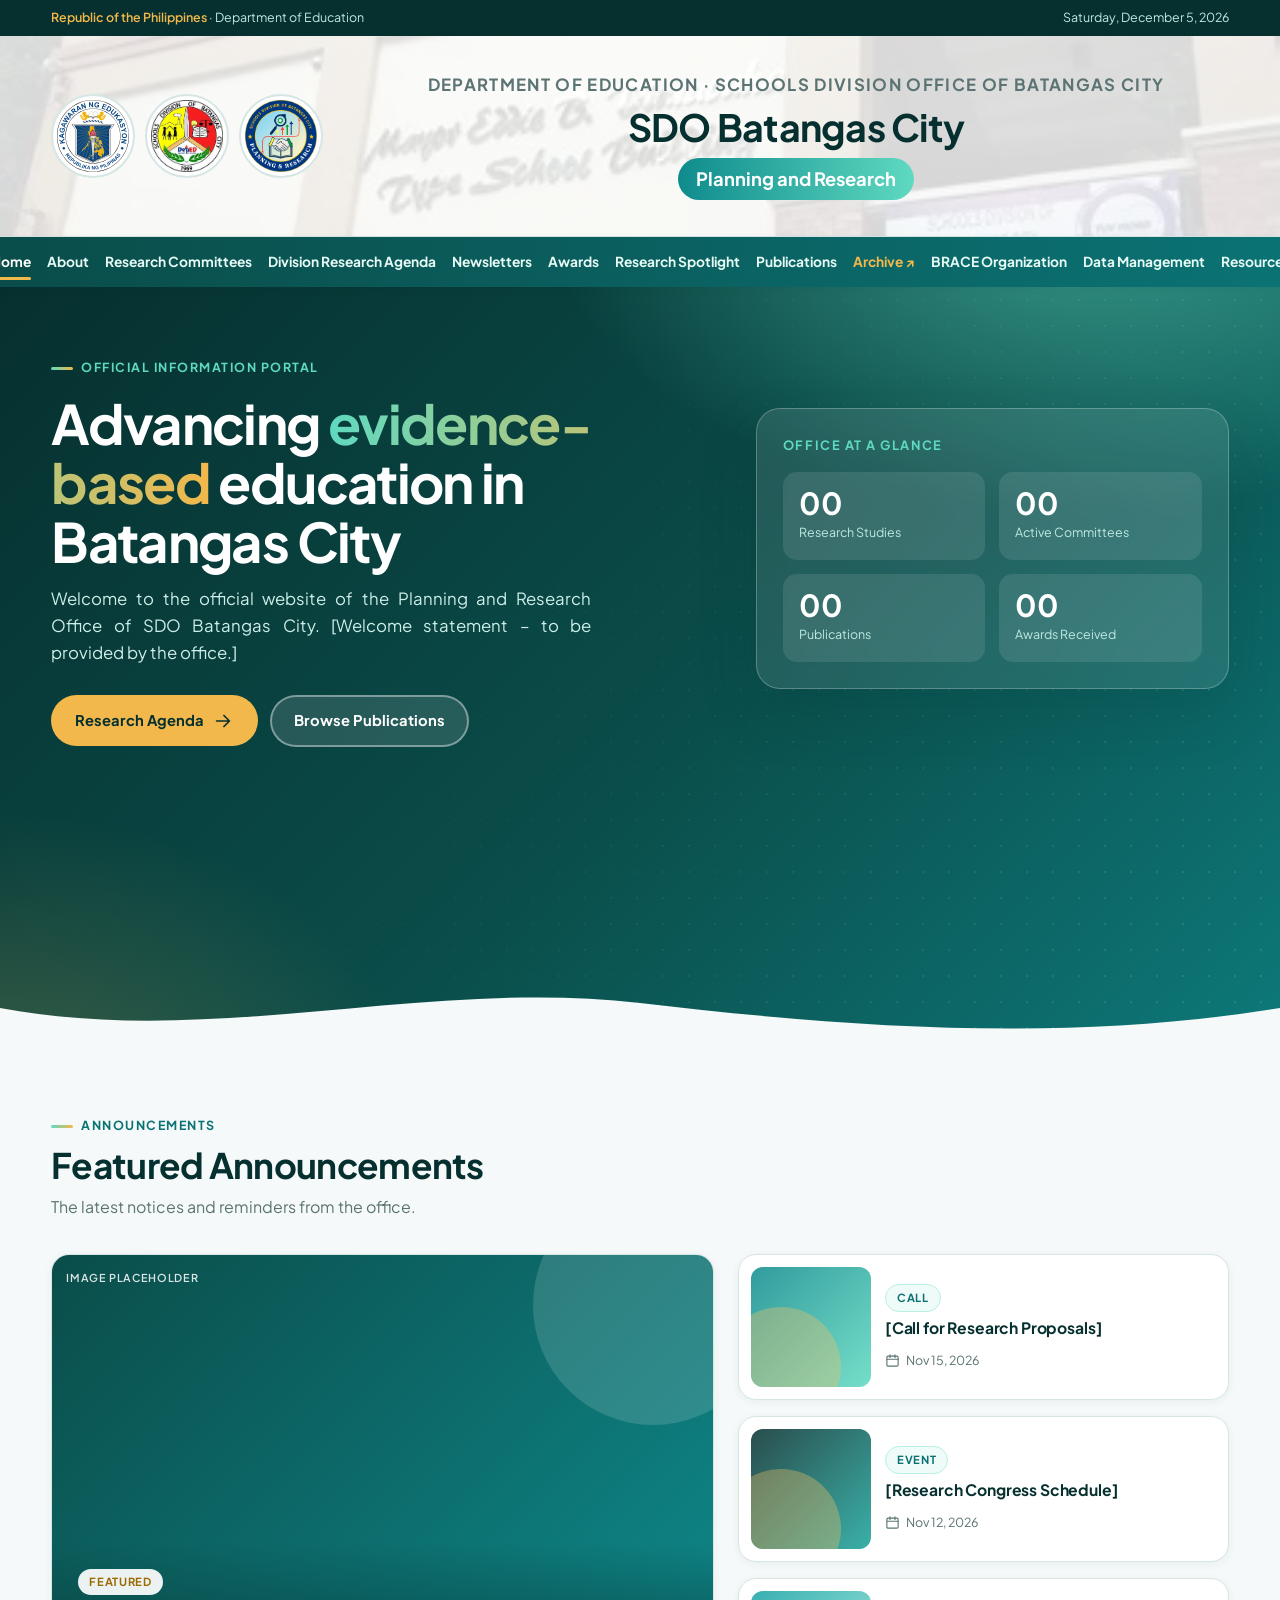
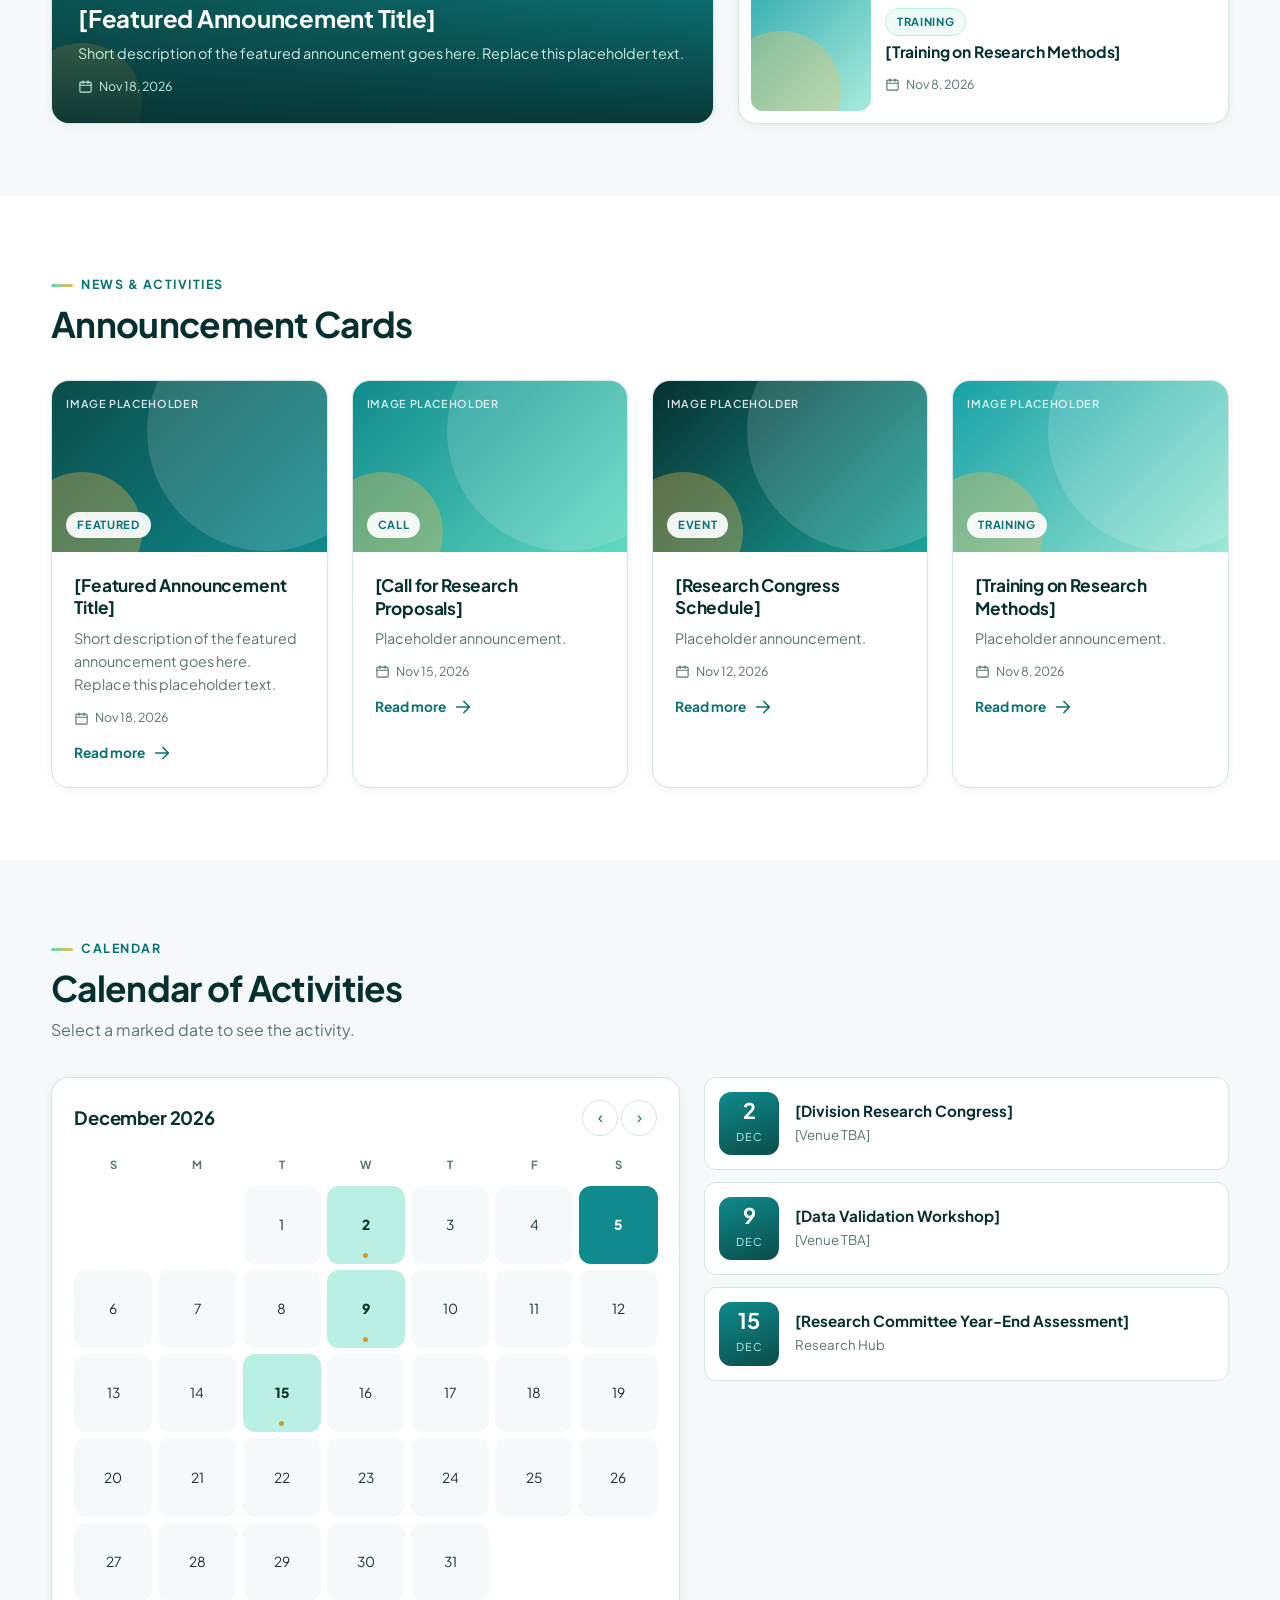
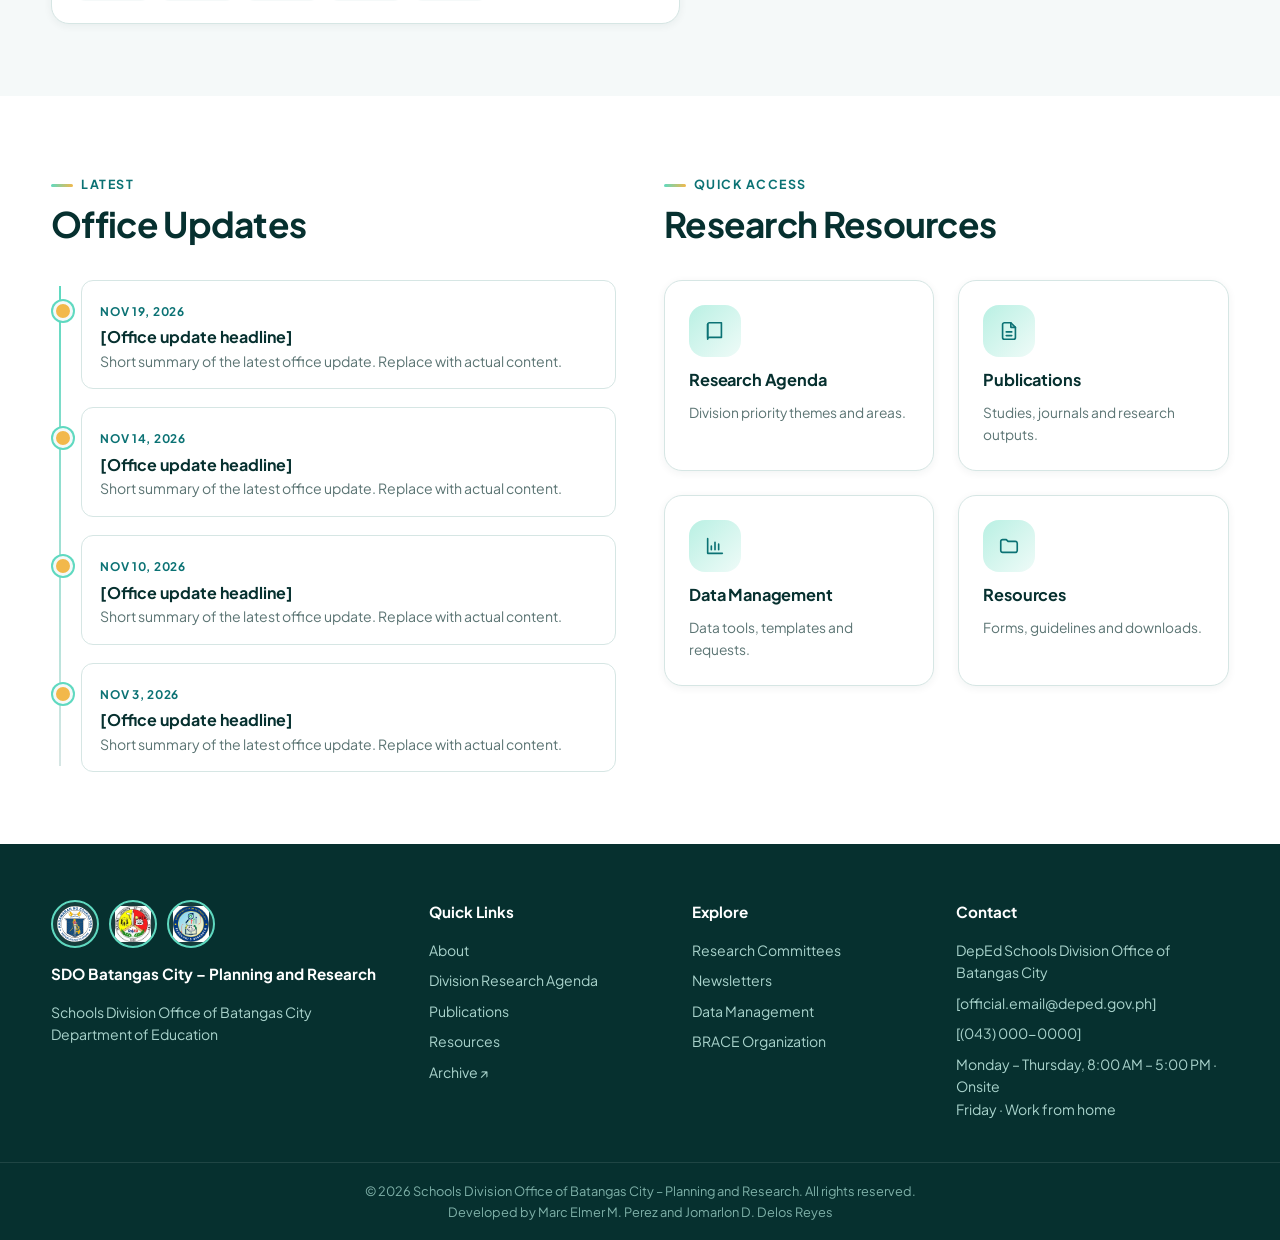
==== commit 33b84fc3: "Add the SDO Batangas City and Planning and Research logos Co-authored-by: Cursor <cursoragent@cursor" ====
--- a/index.html
+++ b/index.html
@@ -13,15 +13,15 @@
       href="https://fonts.googleapis.com/css2?family=Plus+Jakarta+Sans:wght@400;500;600;700;800&display=swap"
       rel="stylesheet"
     />
-    <link rel="stylesheet" href="css/styles.css?v=47" />
+    <link rel="stylesheet" href="css/styles.css?v=51" />
   </head>
   <body data-page="home">
     <div id="site-header"></div>
     <main id="page-root"></main>
     <div id="site-footer"></div>
-    <script src="js/data.js?v=47"></script>
-    <script src="js/components.js?v=47"></script>
-    <script src="js/pages.js?v=47"></script>
-    <script src="js/main.js?v=47"></script>
+    <script src="js/data.js?v=51"></script>
+    <script src="js/components.js?v=51"></script>
+    <script src="js/pages.js?v=51"></script>
+    <script src="js/main.js?v=51"></script>
   </body>
 </html>
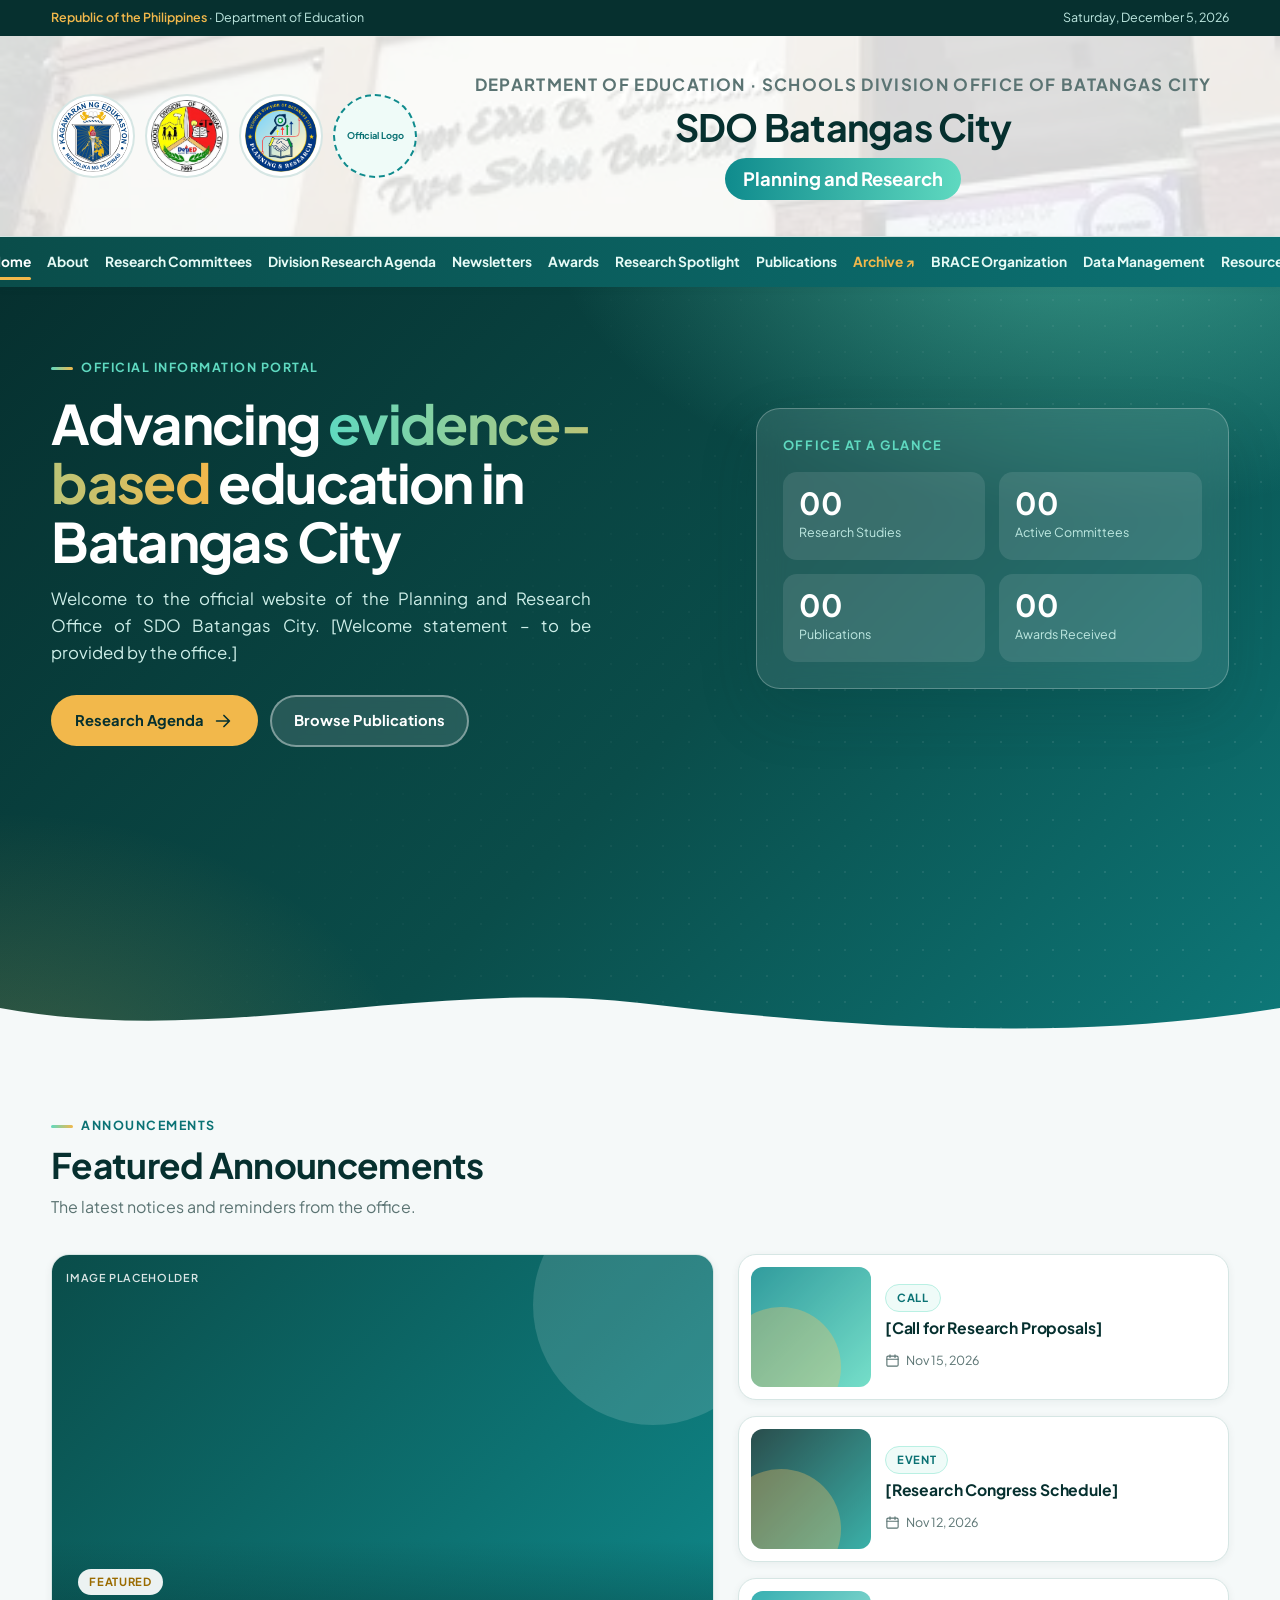
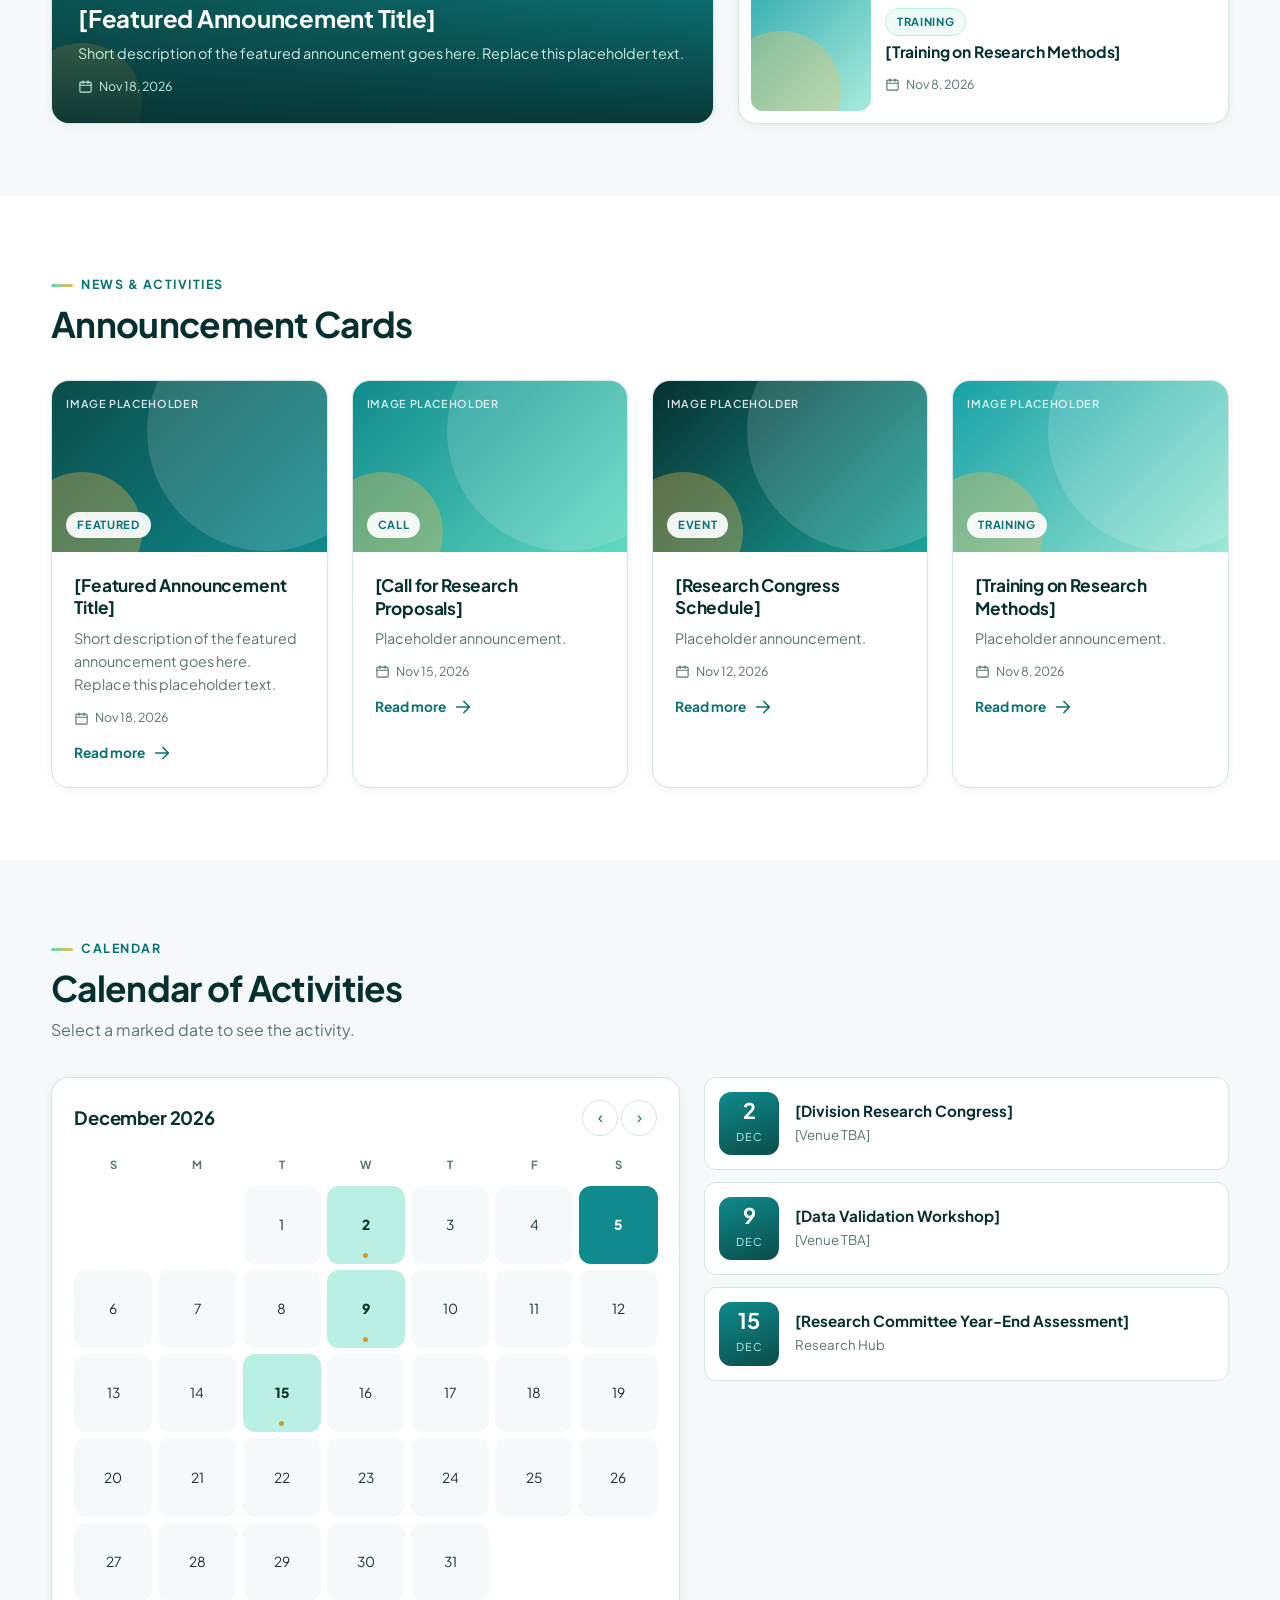
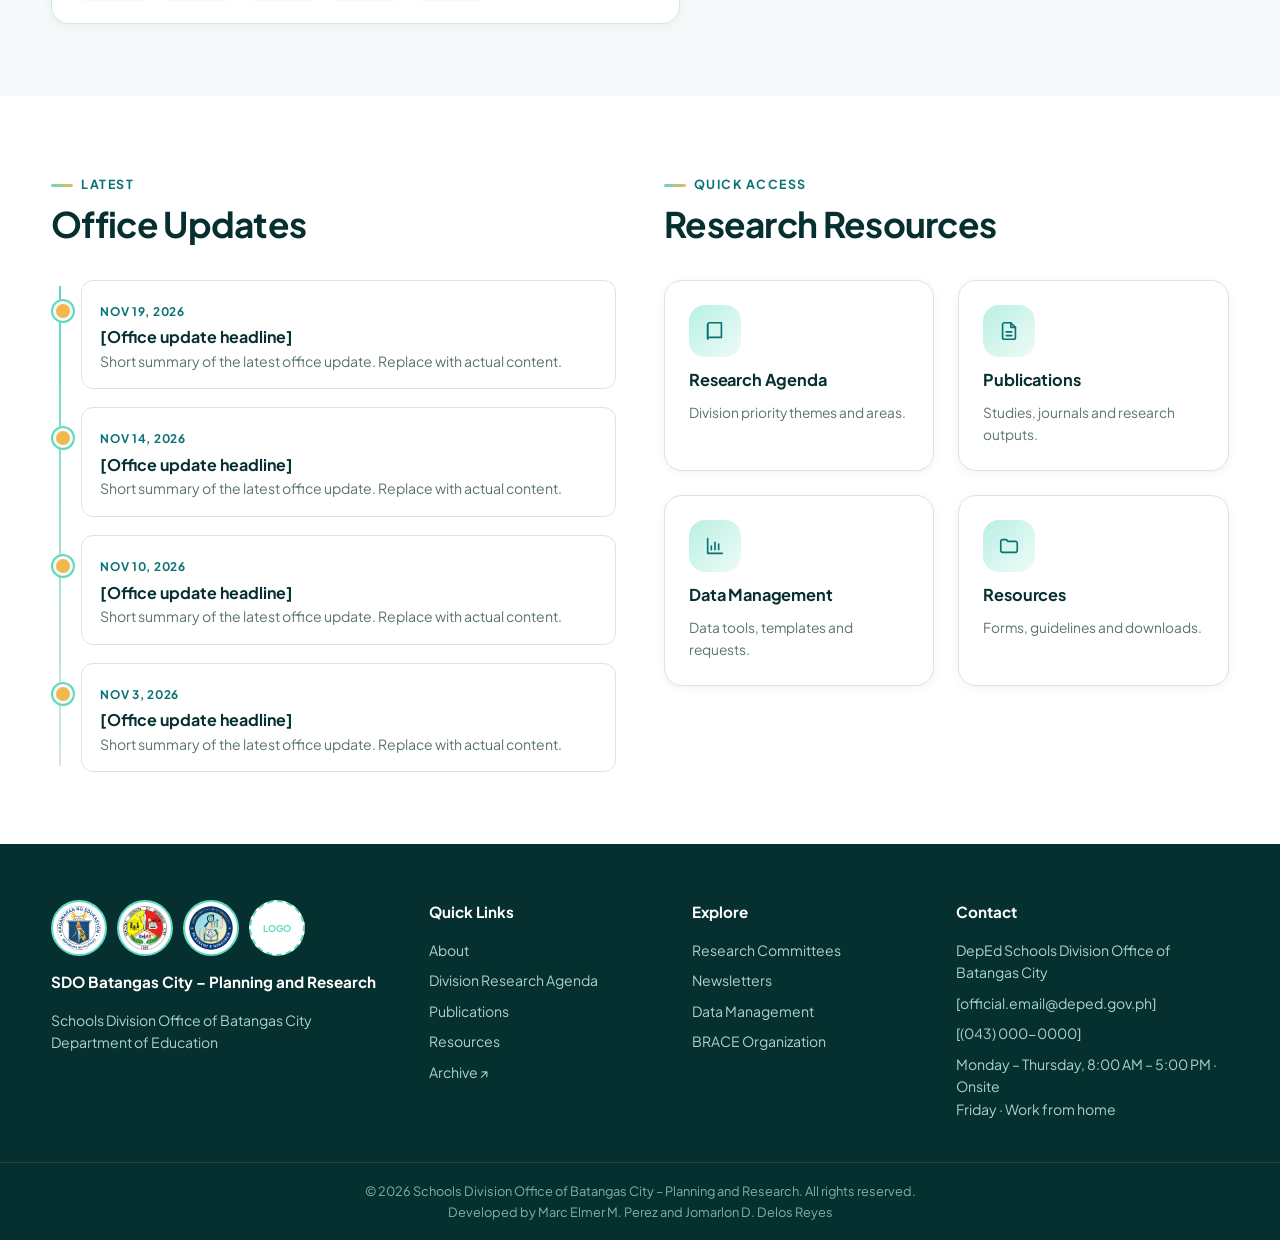
==== commit de927aca: "Add an empty official logo slot and make footer logos circular Co-authored-by: Cursor <cursoragent@c" ====
--- a/index.html
+++ b/index.html
@@ -13,15 +13,15 @@
       href="https://fonts.googleapis.com/css2?family=Plus+Jakarta+Sans:wght@400;500;600;700;800&display=swap"
       rel="stylesheet"
     />
-    <link rel="stylesheet" href="css/styles.css?v=51" />
+    <link rel="stylesheet" href="css/styles.css?v=52" />
   </head>
   <body data-page="home">
     <div id="site-header"></div>
     <main id="page-root"></main>
     <div id="site-footer"></div>
-    <script src="js/data.js?v=51"></script>
-    <script src="js/components.js?v=51"></script>
-    <script src="js/pages.js?v=51"></script>
-    <script src="js/main.js?v=51"></script>
+    <script src="js/data.js?v=52"></script>
+    <script src="js/components.js?v=52"></script>
+    <script src="js/pages.js?v=52"></script>
+    <script src="js/main.js?v=52"></script>
   </body>
 </html>
--- a/css/styles.css
+++ b/css/styles.css
@@ -240,6 +240,7 @@
 .logo-ph {
   width: 84px;
   height: 84px;
+  flex: 0 0 84px;
   border-radius: 50%;
   border: 2px dashed var(--primary);
   background: var(--mint-50);
@@ -263,7 +264,8 @@
 .logo-ph img {
   width: 100%;
   height: 100%;
-  object-fit: contain;
+  object-fit: cover;
+  border-radius: 50%;
 }
 
 .brand-text {
@@ -1710,10 +1712,12 @@
 }
 
 .footer .logo-ph {
-  width: 48px;
-  height: 48px;
+  width: 56px;
+  height: 56px;
+  flex: 0 0 56px;
+  border-radius: 50%;
   border-color: var(--mint);
-  background: rgba(255, 255, 255, .06);
+  background: #fff;
   color: var(--mint);
 }
 
@@ -1937,6 +1941,7 @@
   .logo-ph {
     width: 48px;
     height: 48px;
+    flex: 0 0 48px;
     font-size: .5rem;
   }
 
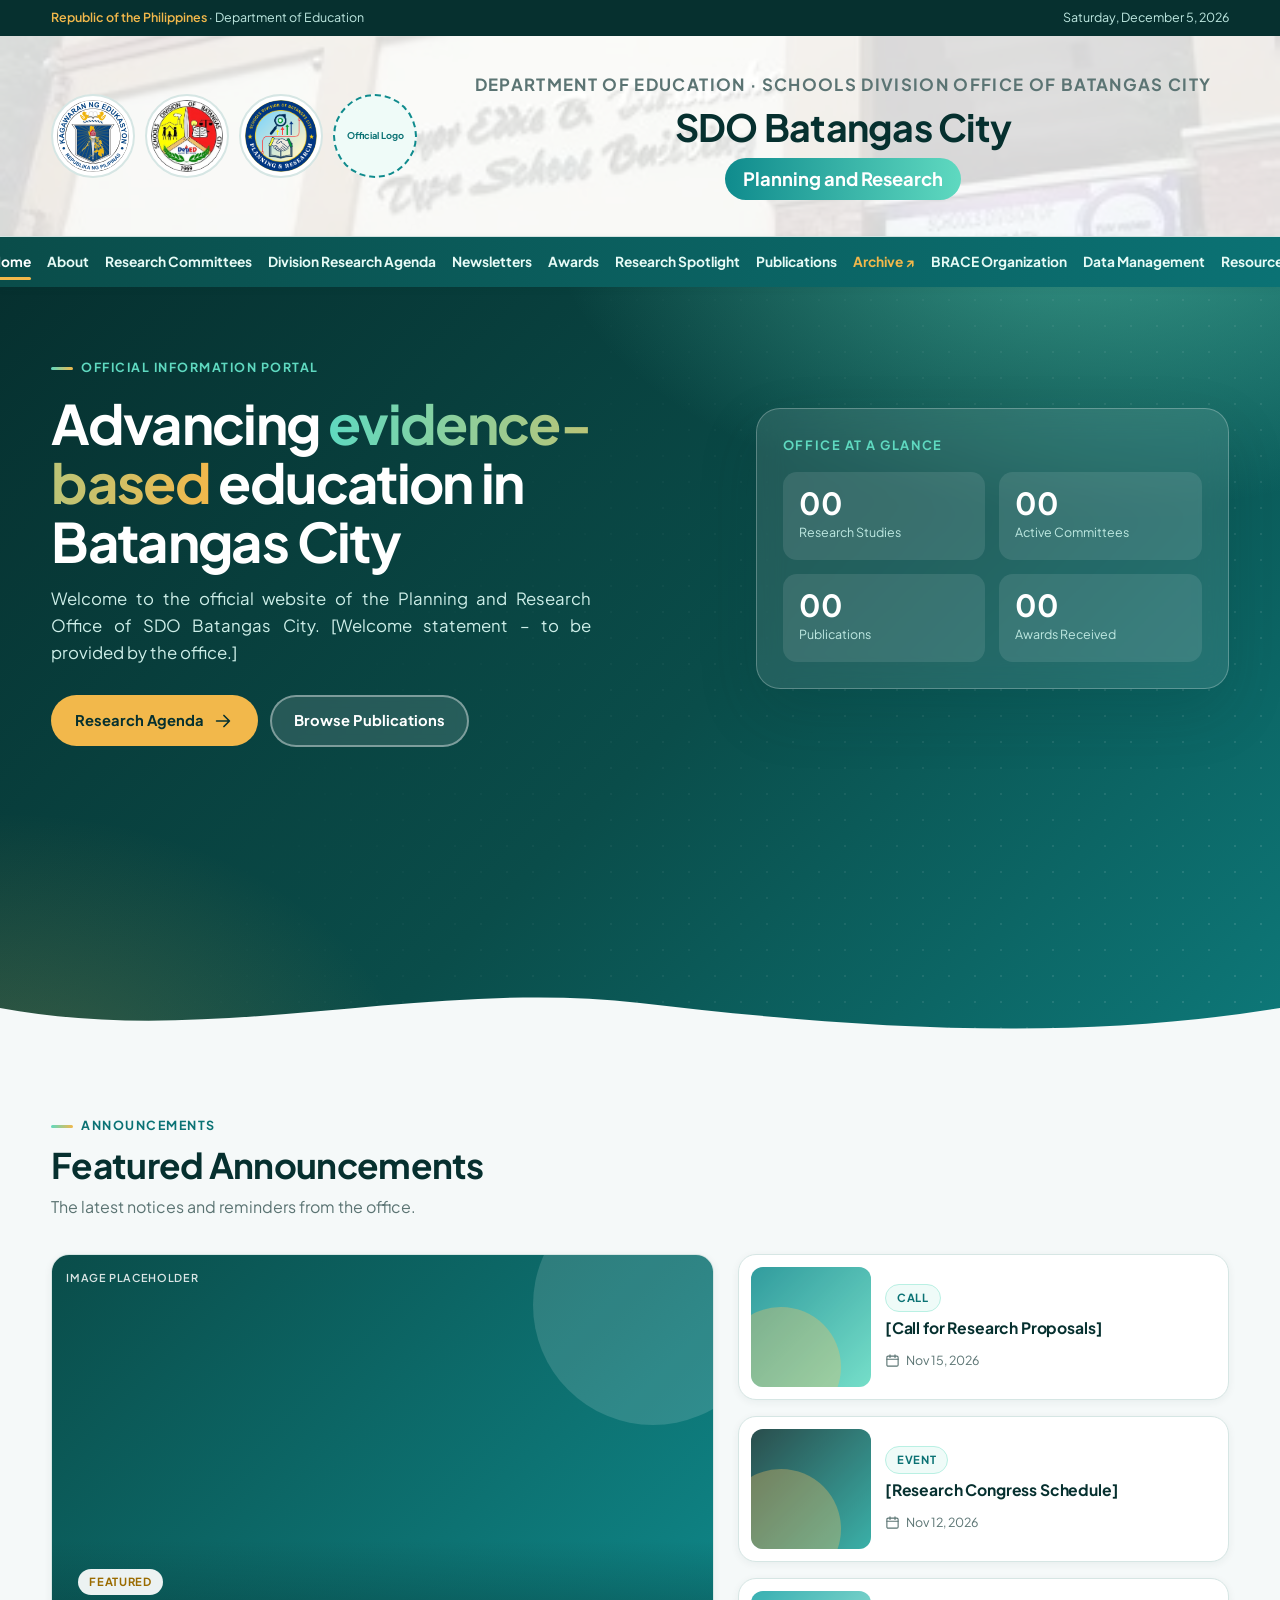
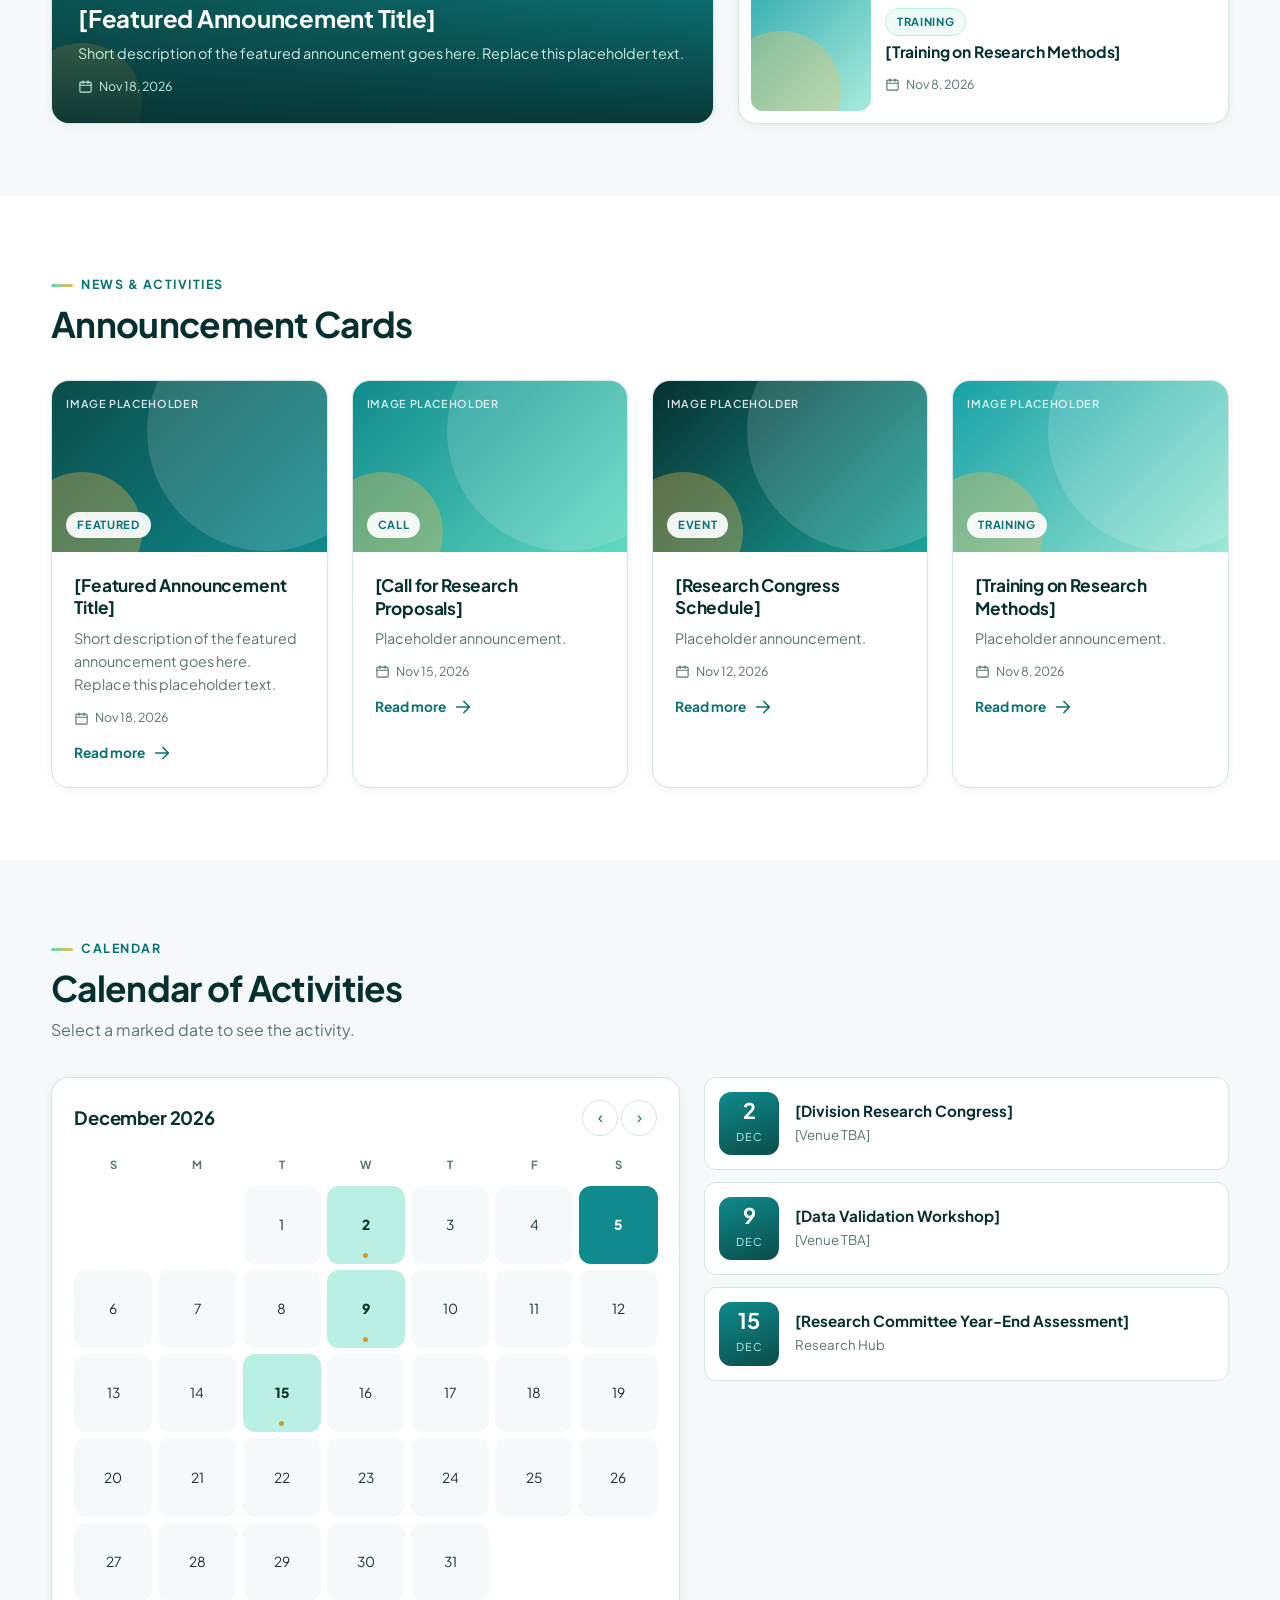
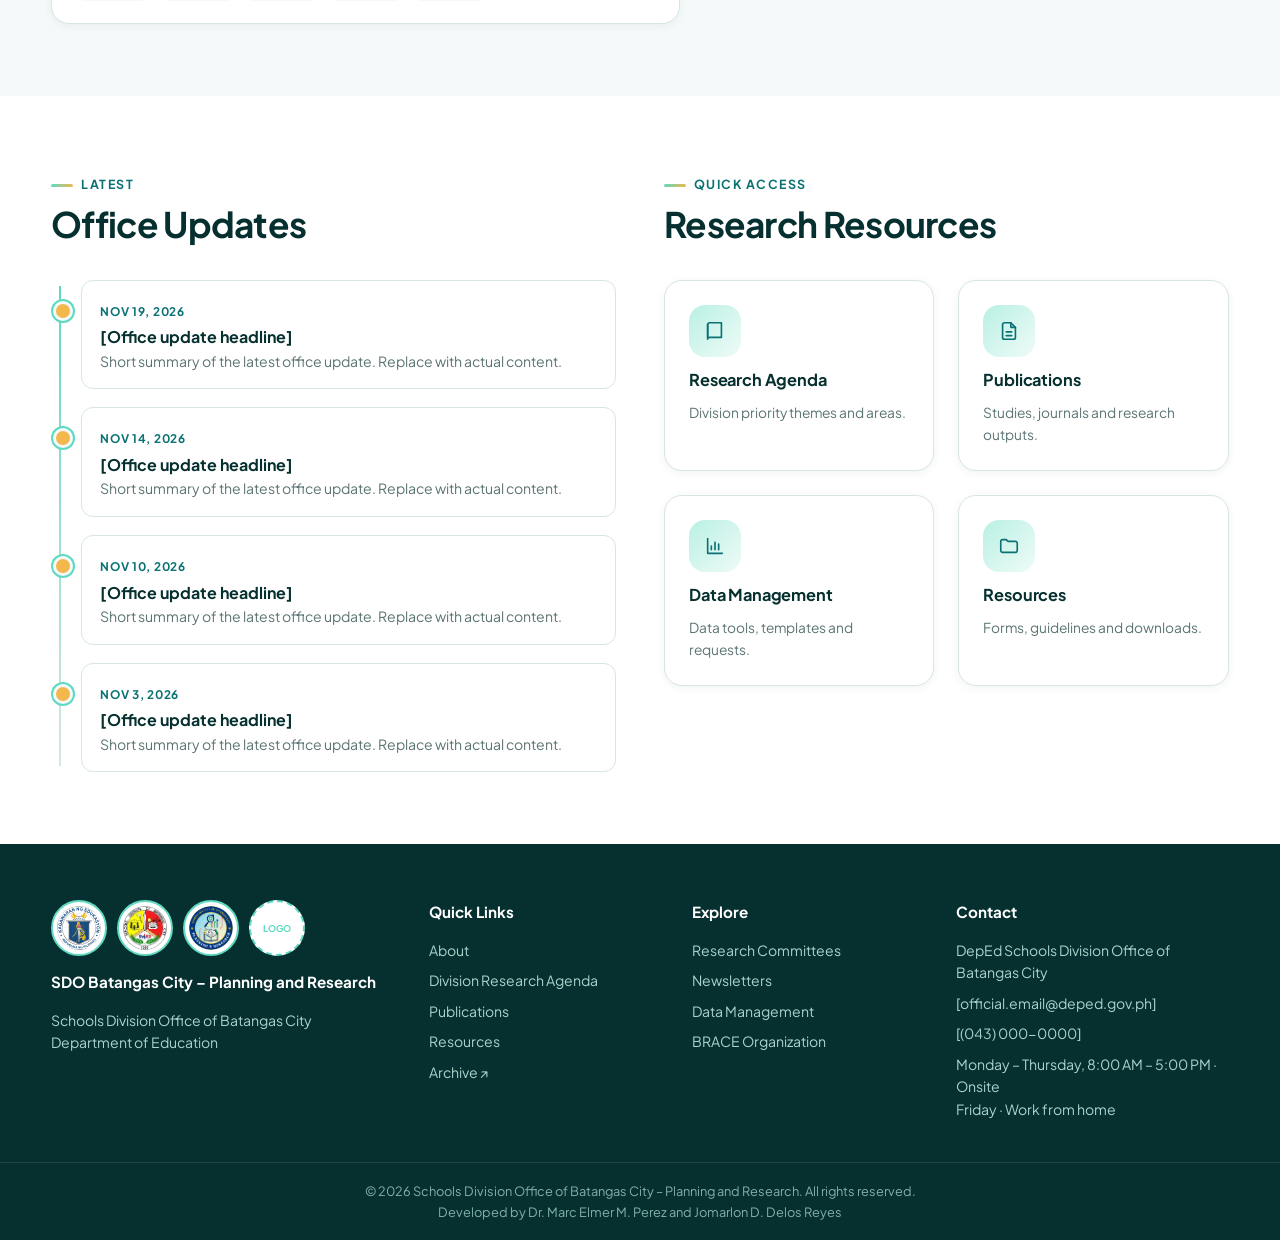
==== commit 49f3eb97: "Refresh the site so the footer shows Dr. Marc Elmer M. Perez Co-authored-by: Cursor <cursoragent@cur" ====
--- a/index.html
+++ b/index.html
@@ -13,15 +13,15 @@
       href="https://fonts.googleapis.com/css2?family=Plus+Jakarta+Sans:wght@400;500;600;700;800&display=swap"
       rel="stylesheet"
     />
-    <link rel="stylesheet" href="css/styles.css?v=52" />
+    <link rel="stylesheet" href="css/styles.css?v=54" />
   </head>
   <body data-page="home">
     <div id="site-header"></div>
     <main id="page-root"></main>
     <div id="site-footer"></div>
-    <script src="js/data.js?v=52"></script>
-    <script src="js/components.js?v=52"></script>
-    <script src="js/pages.js?v=52"></script>
-    <script src="js/main.js?v=52"></script>
+    <script src="js/data.js?v=54"></script>
+    <script src="js/components.js?v=54"></script>
+    <script src="js/pages.js?v=54"></script>
+    <script src="js/main.js?v=54"></script>
   </body>
 </html>
